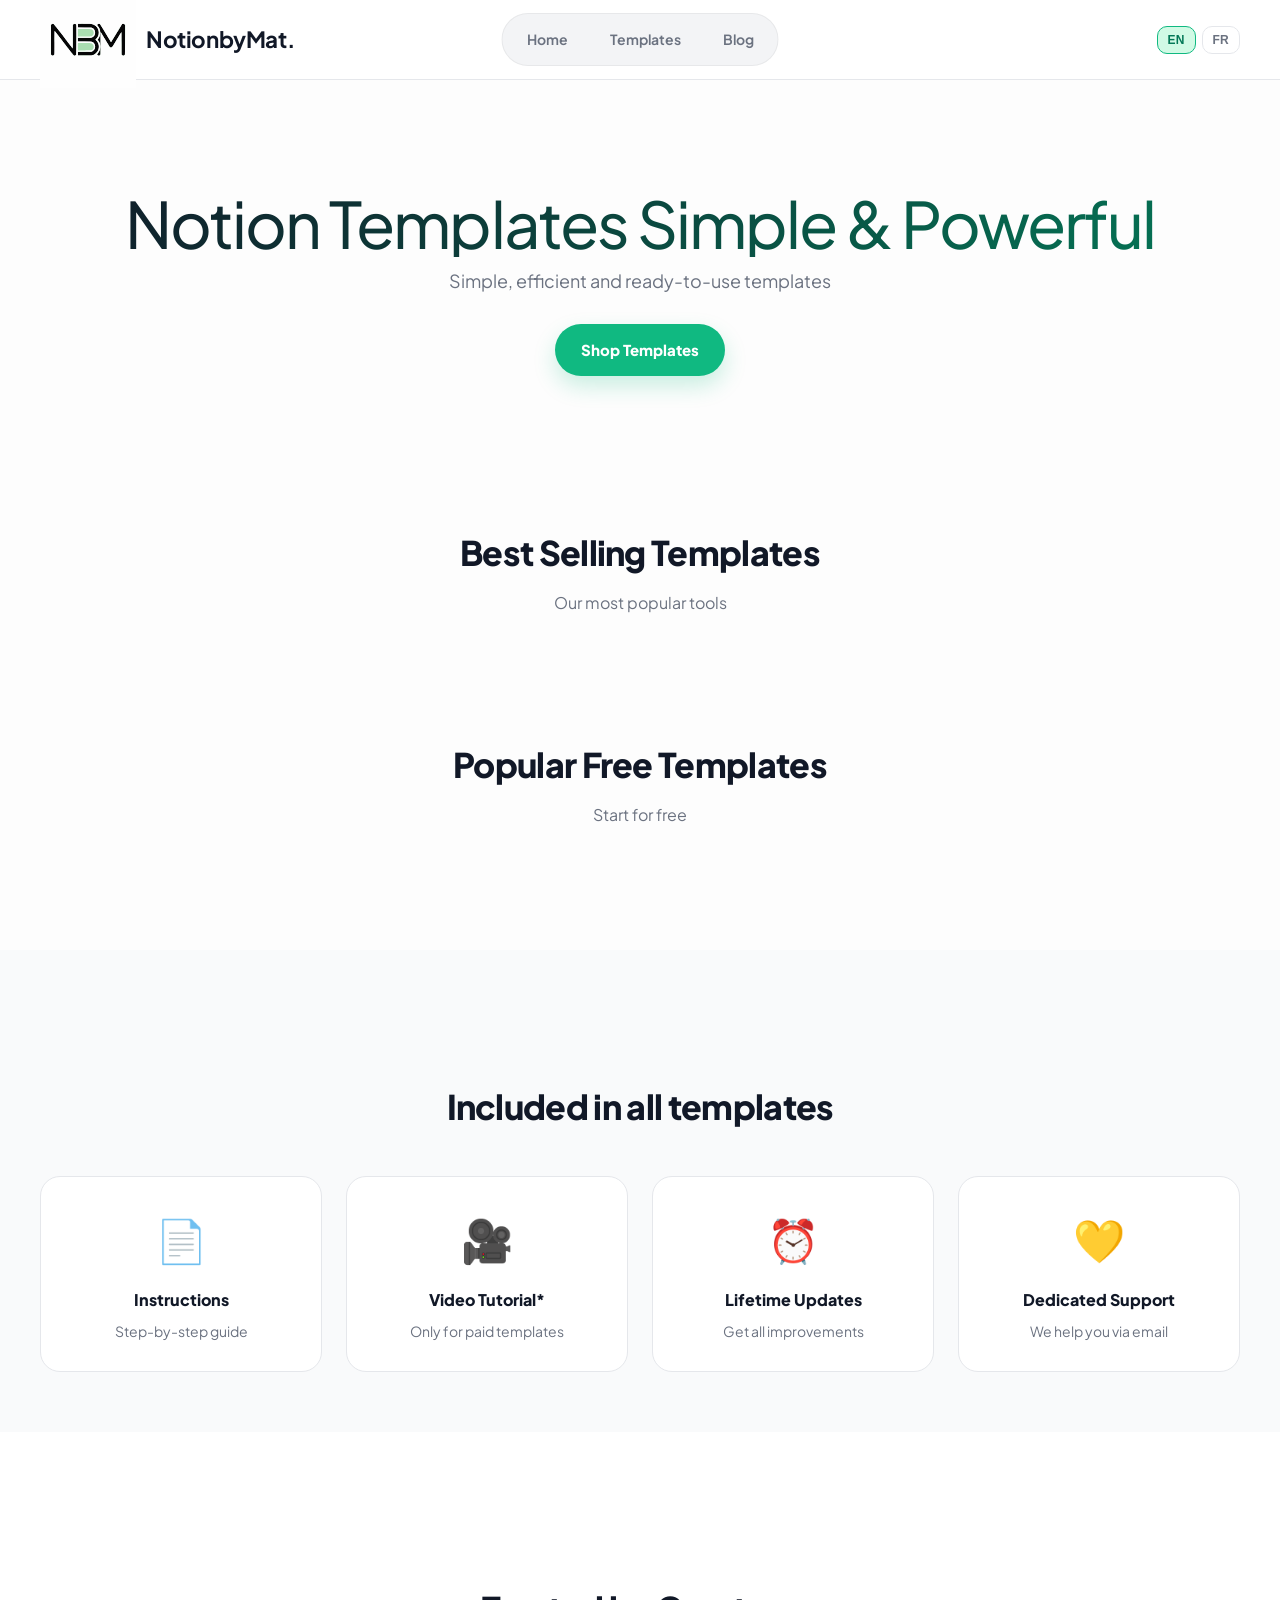
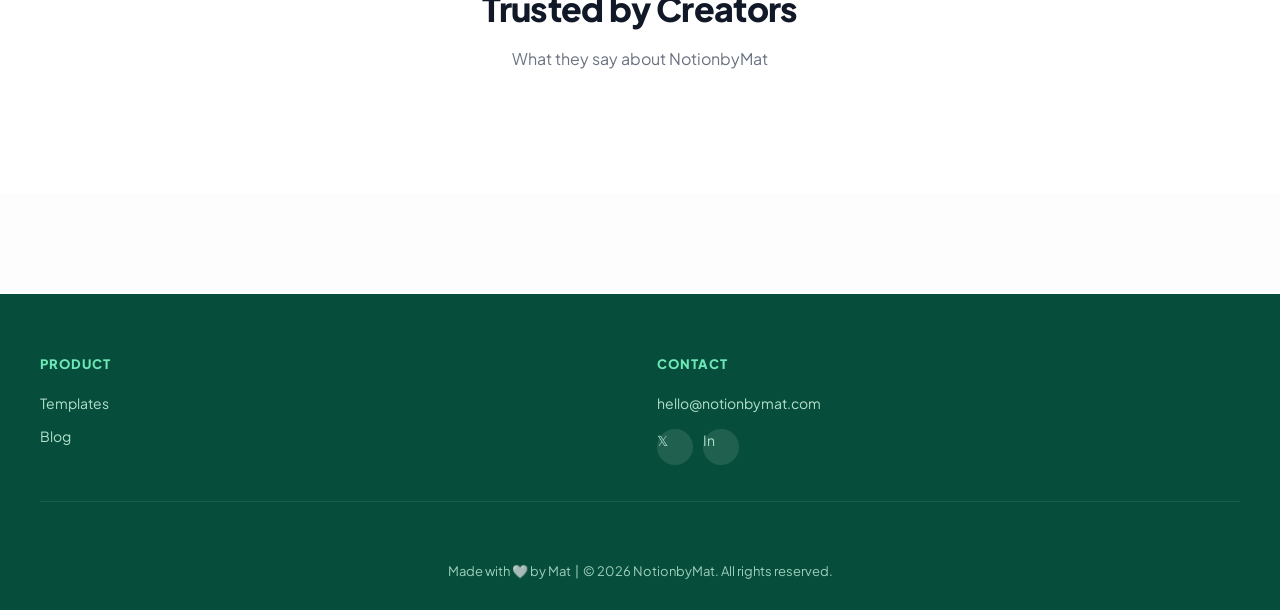
==== index.html @ 0894b8c0 "V1 NotionByMat Website" ====
<!DOCTYPE html>
<html lang="en">
<head>
    <meta charset="UTF-8">
    <meta name="viewport" content="width=device-width, initial-scale=1.0">
    
    <!-- SEO -->
    <title>NotionbyMat.</title>
    <meta name="description" content="Découvrez mes templates Notion simples et puissants. Gratuits et payants. Téléchargement immédiat.">
    
    <!-- Favicon -->
    <link rel="icon" type="image/png" href="favicon.png">
    
    <!-- Styles -->
    <link rel="stylesheet" href="style.css">
    
    <!-- jQuery for header/footer -->
    <script src="https://code.jquery.com/jquery-3.6.0.min.js"></script>
</head>
<body>

    <!-- Header -->
    <div id="header"></div>

    <!-- Hero -->
    <header class="hero">
        <h1 data-i18n="hero.title">Notion Templates Simple & Powerful</h1>
        <p class="hero-subtitle" data-i18n="hero.subtitle">Simple, efficient and ready-to-use templates</p>
        <div class="hero-cta">
            <a href="templates.html" class="btn btn-primary" data-i18n="hero.cta1">Shop Templates</a>
        </div>
    </header>

    <!-- Best Sellers Section -->
    <section class="templates">
        <div class="section-header">
            <h2 data-i18n="section.bestsellers">Best Selling Templates</h2>
            <p data-i18n="section.bestsellers.sub">Our most popular tools</p>
        </div>
        <div class="templates-grid" id="bestsellersGrid"></div>
    </section>

    <!-- Popular Free Section -->
    <section class="templates" style="background: var(--color-bg);">
        <div class="section-header">
            <h2 data-i18n="section.free">Popular Free Templates</h2>
            <p data-i18n="section.free.sub">Start for free</p>
        </div>
        <div class="templates-grid" id="freeGrid"></div>
    </section>

    <!-- Included Section -->
    <section class="included-features">
        <div class="section-header">
            <h2 data-i18n="included.title">Included in all templates</h2>
        </div>
        <div class="features-grid">
            <div class="feature-item">
                <div class="feature-icon">📄</div>
                <h3 data-i18n="included.instructions">Instructions</h3>
                <p data-i18n="included.instructions.desc">Step-by-step guide</p>
            </div>
            <div class="feature-item">
                <div class="feature-icon">🎥</div>
                <h3 data-i18n="included.video">Video Tutorial*</h3>
                <p data-i18n="included.video.desc">Only for paid templates</p>
            </div>
            <div class="feature-item">
                <div class="feature-icon">⏰</div>
                <h3 data-i18n="included.updates">Lifetime Updates</h3>
                <p data-i18n="included.updates.desc">Get all improvements</p>
            </div>
            <div class="feature-item">
                <div class="feature-icon">💛</div>
                <h3 data-i18n="included.support">Dedicated Support</h3>
                <p data-i18n="included.support.desc">We help you via email</p>
            </div>
        </div>
    </section>

    <!-- Reviews Section -->
    <section class="reviews-section">
        <div class="section-header">
            <h2>Trusted by Creators</h2>
            <p>What they say about NotionbyMat</p>
        </div>
        <div class="reviews-grid" id="reviewsGrid"></div>
    </section>

    <!-- Footer -->
    <div id="footer"></div>

    <!-- Scripts -->
    <script src="translations.js"></script>
    <script src="data.js"></script>
    <script src="script.js"></script>
    <script>
        $(document).ready(function() {
            $("#header").load("header.html");
            $("#footer").load("footer.html");
        });
    </script>
</body>
</html>
---- style.css ----
/* NOTIONBYMAT — MODERN GREEN UI (2026) */
@import url('https://fonts.googleapis.com/css2?family=Plus+Jakarta+Sans:wght@400;500;600;700;800&display=swap');

/* =========================
   Variables
========================= */
:root {
  --color-bg: #fdfdfd;
  --color-surface: #ffffff;

  /* Branding green */
  --color-primary: #10b981;
  --color-primary-light: #d1fae5;
  --color-primary-dark: #047857;

  --color-text-main: #111827;
  --color-text-muted: #6b7280;
  --color-border: #e5e7eb;

  --radius-lg: 20px;
  --radius-md: 12px;
  --radius-sm: 10px;
  --radius-pill: 999px;

  --shadow-sm: 0 1px 2px rgba(0, 0, 0, 0.05);
  --shadow-card: 0 4px 10px rgba(0, 0, 0, 0.06);
  --shadow-hover: 0 20px 25px -5px rgba(0, 0, 0, 0.08),
    0 10px 10px -5px rgba(0, 0, 0, 0.03);
}

/* =========================
   Reset / Base
========================= */
* {
  margin: 0;
  padding: 0;
  box-sizing: border-box;
}

html {
  scroll-behavior: smooth;
}

@keyframes fadeIn {
  from { opacity: 0; }
  to { opacity: 1; }
}

body {
  font-family: 'Plus Jakarta Sans', sans-serif;
  background: var(--color-bg);
  color: var(--color-text-main);
  line-height: 1.6;
  -webkit-font-smoothing: antialiased;
  animation: fadeIn 0.35s ease-in-out;

  /* "App feel" */
  -webkit-user-select: none;
  -moz-user-select: none;
  -ms-user-select: none;
  user-select: none;
}

/* Autoriser la sélection sur les textes "utiles" */
p,
.blog-content,
.review-text,
.template-description {
  -webkit-user-select: text;
  -moz-user-select: text;
  -ms-user-select: text;
  user-select: text;
}

.hidden { display: none; }

/* =========================
   Micro-interactions
========================= */
.btn:active,
.filter-btn:active,
.template-card:active,
.blog-card:active,
.lang-btn:active,
.template-btn:active,
.blog-link:active {
  transform: scale(0.98);
}

/* =========================
   Navigation (centrée)
========================= */
nav {
  display: flex;
  justify-content: space-between;
  align-items: center;

  padding: 16px 40px;
  height: 80px;

  background: rgba(255, 255, 255, 0.9);
  backdrop-filter: blur(10px);

  position: sticky;
  top: 0;
  z-index: 100;

  border-bottom: 1px solid var(--color-border);
}

/* Côté gauche */
.logo {
  flex: 1;
  display: flex;
  align-items: center;
  gap: 12px;

  text-decoration: none;
  color: var(--color-text-main);
}

.logo img {
  height: 48px;
  width: auto;
  object-fit: contain;
}

.logo span {
  font-size: 20px;
  font-weight: 800;
  letter-spacing: -0.4px;
  line-height: 1;
}

/* Centre (capsule) */
.nav-center {
  position: absolute;
  left: 50%;
  transform: translateX(-50%);

  display: flex;
  gap: 6px;
  list-style: none;

  background: #f3f4f6;
  padding: 6px;
  border-radius: var(--radius-pill);
  border: 1px solid rgba(0, 0, 0, 0.05);
}

.nav-center a {
  display: block;
  padding: 8px 18px;

  text-decoration: none;
  color: var(--color-text-muted);
  font-weight: 650;
  font-size: 14px;

  border-radius: var(--radius-pill);
  transition: background 0.2s ease, color 0.2s ease, box-shadow 0.2s ease;

  white-space: nowrap;
}

.nav-center a:hover {
  color: var(--color-text-main);
  background: rgba(255, 255, 255, 0.75);
}

.nav-center a.active {
  background: var(--color-surface);
  color: var(--color-primary-dark);
  box-shadow: var(--shadow-sm);
}

/* Côté droit */
.nav-right {
  flex: 1;
  display: flex;
  justify-content: flex-end;
}

.lang-switcher {
  display: flex;
  gap: 6px;
}

.lang-btn {
  background: transparent;
  border: 1px solid var(--color-border);
  padding: 6px 10px;
  border-radius: 10px;

  cursor: pointer;
  font-size: 12px;
  font-weight: 800;
  letter-spacing: 0.2px;
  color: var(--color-text-muted);

  transition: background 0.2s ease, border-color 0.2s ease, color 0.2s ease;
}

.lang-btn.active {
  background: var(--color-primary-light);
  color: var(--color-primary-dark);
  border-color: var(--color-primary);
}

/* =========================
   Hero
========================= */
.hero {
  padding: 110px 20px 80px;
  text-align: center;
  max-width: 1500px;
  margin: 0 auto;
}

.hero h1 {
  font-size: clamp(40px, 5vw, 72px);
  font-weight: 450;
  line-height: 1.05;
  letter-spacing: -0.03em;
  margin-bottom: 10px;

  background: linear-gradient(
    135deg,
    var(--color-text-main) 0%,
    var(--color-primary-dark) 100%
  );
  -webkit-background-clip: text;
  -webkit-text-fill-color: transparent;
  background-clip: text;
  color: transparent;
}

.hero-subtitle {
  font-size: 18px;
  color: var(--color-text-muted);
  max-width: 650px;
  margin: 0 auto 28px;
}

.hero-cta {
  display: flex;
  justify-content: center;
  gap: 14px;
  flex-wrap: wrap;
}

/* Buttons */
.btn {
  display: inline-block;
  padding: 14px 26px;
  border-radius: var(--radius-pill);
  font-weight: 800;
  font-size: 15px;
  text-decoration: none;
  border: none;
  cursor: pointer;

  transition: transform 0.2s ease, background 0.2s ease, box-shadow 0.2s ease,
    color 0.2s ease, border-color 0.2s ease;
}

.btn-primary {
  background: var(--color-primary);
  color: #ffffff;
  box-shadow: 0 10px 22px rgba(16, 185, 129, 0.22);
}

.btn-primary:hover {
  background: var(--color-primary-dark);
  transform: translateY(-2px);
  box-shadow: 0 14px 28px rgba(16, 185, 129, 0.25);
}

.btn-secondary {
  background: #ffffff;
  color: var(--color-text-main);
  border: 1px solid var(--color-border);
}

.btn-secondary:hover {
  border-color: var(--color-primary);
  color: var(--color-primary-dark);
}

/* =========================
   Sections
========================= */
.section-header {
  text-align: center;
  margin: 70px 0 42px;
  padding: 0 20px;
}

.section-header h2 {
  font-size: 34px;
  font-weight: 900;
  letter-spacing: -0.02em;
  margin-bottom: 10px;
}

.section-header p {
  font-size: 16px;
  color: var(--color-text-muted);
}

/* =========================
   Templates
========================= */
.templates {
  padding: 0 20px;
}

.filter-buttons {
  display: flex;
  justify-content: center;
  flex-wrap: wrap;
  gap: 12px;
  margin: 0 auto 46px;
  padding: 0 20px;
}

.filter-btn {
  padding: 10px 22px;
  background: #ffffff;
  border: 1px solid var(--color-border);
  border-radius: var(--radius-pill);

  color: var(--color-text-muted);
  font-weight: 750;
  font-size: 14px;
  cursor: pointer;

  transition: background 0.2s ease, border-color 0.2s ease, color 0.2s ease,
    transform 0.2s ease, box-shadow 0.2s ease;
}

.filter-btn:hover {
  border-color: var(--color-primary);
  color: var(--color-primary-dark);
}

.filter-btn.active {
  background: var(--color-primary);
  border-color: var(--color-primary);
  color: #ffffff;
  box-shadow: 0 10px 22px rgba(16, 185, 129, 0.18);
}

.templates-grid {
  display: grid;
  grid-template-columns: repeat(auto-fill, minmax(320px, 1fr));
  gap: 32px;
  max-width: 1200px;
  margin: 0 auto 80px;
}

.template-card {
  background: var(--color-surface);
  border: 1px solid var(--color-border);
  border-radius: var(--radius-lg);
  overflow: hidden;

  transition: transform 0.25s ease, box-shadow 0.25s ease, border-color 0.25s ease;
  cursor: pointer;

  display: flex;
  flex-direction: column;
  position: relative;
}

.template-card:hover {
  border-color: rgba(16, 185, 129, 0.5);
  transform: translateY(-6px);
  box-shadow: var(--shadow-hover);
}

.template-tag {
  position: absolute;
  top: 14px;
  left: 14px;
  z-index: 10;

  background: #fef3c7;
  color: #d97706;

  font-size: 11px;
  font-weight: 900;
  padding: 6px 12px;
  border-radius: 10px;
  text-transform: uppercase;
}

.template-image {
  height: 220px;
  background: #f0fdf4;
  display: flex;
  align-items: center;
  justify-content: center;

  font-size: 52px;
  color: var(--color-primary);
}

.template-image img {
  width: 100%;
  height: 100%;
  object-fit: cover;
}

.template-info {
  padding: 22px 22px 18px;
  display: flex;
  flex-direction: column;
  flex: 1;
}

.template-category {
  font-size: 11px;
  font-weight: 900;
  text-transform: uppercase;
  letter-spacing: 0.08em;
  color: var(--color-primary-dark);
  margin-bottom: 8px;
}

.template-title {
  font-size: 18px;
  font-weight: 850;
  margin-bottom: 8px;
}

.template-description {
  font-size: 14px;
  color: var(--color-text-muted);
  margin-bottom: 18px;
  flex: 1;
}

.template-footer {
  display: flex;
  justify-content: space-between;
  align-items: center;
  gap: 14px;

  padding-top: 14px;
  border-top: 1px solid #f3f4f6;
}

.template-price {
  font-size: 16px;
  font-weight: 900;
  color: var(--color-text-main);
}

.template-btn {
  display: inline-block;
  padding: 8px 14px;
  border-radius: 10px;

  background: var(--color-primary-light);
  color: var(--color-primary-dark);

  font-size: 13px;
  font-weight: 900;
  text-decoration: none;

  transition: background 0.2s ease, color 0.2s ease, transform 0.2s ease;
}

.template-btn:hover {
  background: var(--color-primary);
  color: #ffffff;
}

/* =========================
   Blog
========================= */
.blog-grid {
  display: grid;
  grid-template-columns: repeat(auto-fill, minmax(350px, 1fr));
  gap: 36px;
  max-width: 1200px;
  margin: 0 auto 80px;
  padding: 0 20px;
}

.blog-card {
  background: #ffffff;
  border: 1px solid var(--color-border);
  border-radius: var(--radius-md);
  overflow: hidden;

  transition: transform 0.25s ease, box-shadow 0.25s ease, border-color 0.25s ease;
  cursor: pointer;

  display: flex;
  flex-direction: column;
}

.blog-card:hover {
  border-color: rgba(16, 185, 129, 0.5);
  transform: translateY(-4px);
  box-shadow: var(--shadow-hover);
}

.blog-image {
  height: 210px;
  width: 100%;
  background: #f3f4f6;

  display: flex;
  align-items: center;
  justify-content: center;

  font-size: 48px;
  color: var(--color-primary-dark);
}

.blog-image img {
  width: 100%;
  height: 100%;
  object-fit: cover;
}

.blog-content {
  padding: 22px;
}

.blog-date {
  font-size: 12px;
  font-weight: 900;
  text-transform: uppercase;
  letter-spacing: 0.08em;
  color: var(--color-primary-dark);
  margin-bottom: 8px;
}

.blog-title {
  font-size: 18px;
  font-weight: 850;
  margin-bottom: 10px;
  line-height: 1.35;
}

.blog-excerpt {
  font-size: 14px;
  color: var(--color-text-muted);
  margin-bottom: 14px;
}

.blog-link {
  font-size: 14px;
  font-weight: 900;
  color: var(--color-text-main);
  text-decoration: none;

  border-bottom: 2px solid var(--color-primary-light);
  padding-bottom: 2px;

  transition: border-color 0.2s ease, color 0.2s ease;
}

.blog-link:hover {
  color: var(--color-primary-dark);
  border-bottom-color: var(--color-primary);
}

/* =========================
   Included in all templates
   (4 colonnes desktop)
========================= */
.included-features {
  padding: 60px 20px;
  background: #f9fafb;
  margin-top: 60px;
}

.features-grid {
  display: grid;
  grid-template-columns: repeat(4, 1fr);
  gap: 24px;

  max-width: 1200px;
  margin: 0 auto;
}

.feature-item {
  background: #ffffff;
  border: 1px solid var(--color-border);
  border-radius: var(--radius-lg);
  padding: 28px 22px;
  text-align: center;

  transition: transform 0.25s ease, border-color 0.25s ease, box-shadow 0.25s ease;
}

.feature-item:hover {
  transform: translateY(-5px);
  border-color: rgba(16, 185, 129, 0.45);
  box-shadow: var(--shadow-card);
}

.feature-icon {
  font-size: 42px;
  margin-bottom: 14px;
  display: inline-block;
}

.feature-item h3 {
  font-size: 16px;
  font-weight: 900;
  margin-bottom: 8px;
  color: var(--color-text-main);
}

.feature-item p {
  font-size: 14px;
  color: var(--color-text-muted);
}

/* =========================
   Reviews / Testimonials
========================= */
.reviews-section {
  padding: 80px 20px;
  background: #ffffff;
}

.reviews-grid {
  display: grid;
  grid-template-columns: repeat(auto-fit, minmax(300px, 1fr));
  gap: 26px;

  max-width: 1200px;
  margin: 0 auto;
}

.review-card {
  background: #f9fafb;
  border: 1px solid transparent;
  border-radius: var(--radius-lg);
  padding: 28px;

  transition: transform 0.25s ease, border-color 0.25s ease, background 0.25s ease,
    box-shadow 0.25s ease;
}

.review-card:hover {
  background: #ffffff;
  border-color: rgba(16, 185, 129, 0.25);
  box-shadow: var(--shadow-card);
  transform: translateY(-3px);
}

.review-stars {
  color: #fbbf24;
  margin-bottom: 14px;
  font-size: 16px;
  letter-spacing: 2px;
}

.review-text {
  font-size: 15px;
  line-height: 1.65;
  color: var(--color-text-main);
  font-style: italic;
  margin-bottom: 16px;
}

.review-author {
  font-weight: 900;
  font-size: 13px;
  color: var(--color-primary-dark);
}

/* =========================
   Footer
========================= */
footer {
  margin-top: 100px;
  background: #064e3b;
  color: #ffffff;
  padding: 60px 40px 28px;
}

.footer-content {
  max-width: 1200px;
  margin: 0 auto 26px;

  display: grid;
  grid-template-columns: repeat(auto-fit, minmax(200px, 1fr));
  gap: 34px;
}

.footer-section h3 {
  color: #6ee7b7;
  margin-bottom: 18px;

  font-size: 13px;
  font-weight: 900;
  text-transform: uppercase;
  letter-spacing: 0.08em;
}

.footer-section a,
.footer-section p {
  color: #d1fae5;
  opacity: 0.85;
  text-decoration: none;

  display: block;
  margin-bottom: 10px;
  font-size: 14px;
}

.footer-section a:hover {
  opacity: 1;
  color: #ffffff;
}

.footer-socials {
  display: flex;
  gap: 10px;
  margin-top: 14px;
}

.social-link {
  width: 36px;
  height: 36px;

  display: inline-flex;
  align-items: center;
  justify-content: center;

  border-radius: var(--radius-pill);
  background: rgba(255, 255, 255, 0.12);
  color: #ffffff;
  text-decoration: none;

  transition: background 0.2s ease, transform 0.2s ease;
}

.social-link:hover {
  background: rgba(255, 255, 255, 0.2);
  transform: translateY(-2px);
}

.footer-bottom {
  text-align: center;
  padding-top: 18px;
  border-top: 1px solid rgba(255, 255, 255, 0.12);
  color: #d1fae5;
  opacity: 0.75;
  font-size: 13px;
}

/* =========================
   MODAL (POPUP PRODUIT)
========================= */
.modal-overlay {
  position: fixed;
  top: 0; left: 0; width: 100%; height: 100%;
  background: rgba(0, 0, 0, 0.6);
  backdrop-filter: blur(5px);
  z-index: 1000;
  display: flex;
  justify-content: center;
  align-items: center;
  opacity: 0;
  visibility: hidden;
  transition: all 0.3s ease;
}

.modal-overlay.active {
  opacity: 1;
  visibility: visible;
}

.modal-content {
  background: white;
  width: 90%;
  max-width: 750px;
  border-radius: 24px;
  overflow: hidden;
  position: relative;
  transform: translateY(20px);
  transition: transform 0.3s ease;
  box-shadow: 0 20px 40px rgba(0,0,0,0.2);
  max-height: 90vh;
  display: flex;
  flex-direction: column;
}

.modal-overlay.active .modal-content {
  transform: translateY(0);
}

.modal-close {
  position: absolute;
  top: 16px;
  right: 16px;
  background: white;
  border: none;
  width: 32px;
  height: 32px;
  border-radius: 50%;
  font-size: 20px;
  cursor: pointer;
  z-index: 10;
  box-shadow: 0 2px 8px rgba(0,0,0,0.1);
  transition: transform 0.2s ease;
}

.modal-close:hover {
  transform: scale(1.1);
}

.modal-header {
  height: 240px;
  background: #F0FDF4;
  display: flex;
  justify-content: center;
  align-items: center;
  overflow: hidden;
  flex-shrink: 0;
}

.modal-image {
  width: 100%;
  height: 100%;
  display: flex;
  justify-content: center;
  align-items: center;
  font-size: 80px;
}

.modal-image img {
  width: 100%;
  height: 100%;
  object-fit: cover;
  object-position: center;
  image-rendering: -webkit-optimize-contrast;
  image-rendering: crisp-edges;
}

.modal-body {
  padding: 30px;
  text-align: center;
  overflow-y: auto;
  flex: 1;
}

.modal-body.scrollable {
  max-height: calc(90vh - 240px);
}

.modal-badge {
  display: inline-block;
  background: var(--color-primary-light);
  color: var(--color-primary-dark);
  font-size: 12px;
  font-weight: 800;
  padding: 4px 12px;
  border-radius: 100px;
  text-transform: uppercase;
  margin-bottom: 12px;
}

.modal-title {
  font-size: 24px;
  font-weight: 800;
  margin-bottom: 12px;
  line-height: 1.2;
}

.modal-desc {
  color: var(--color-text-muted);
  font-size: 15px;
  margin-bottom: 30px;
}

/* --- FEATURES LISTS (LAYOUT 2 COLONNES) --- */
.modal-features-container {
  text-align: left;
  margin: 20px 0;
  background: #F9FAFB;
  padding: 20px;
  border-radius: 12px;
  
  /* NOUVEAU : Grid 2 colonnes */
  display: grid;
  grid-template-columns: 1fr 1fr;
  gap: 24px;
}

/* Section gauche (features normales) */
.modal-section-left {
  grid-column: 1;
}

/* Section droite (pro features) - démarre au milieu */
.modal-section-right {
  grid-column: 2;
  grid-row: 1 / span 2; /* Prend 2 lignes si nécessaire */
}

.modal-section h4 {
  font-size: 14px;
  font-weight: 800;
  margin-bottom: 10px;
  text-transform: uppercase;
  color: var(--color-text-muted);
}

.modal-section.pro h4 {
  color: var(--color-primary-dark);
}

.modal-section ul {
  list-style: none;
  padding: 0;
  margin: 0;
}

.modal-section li {
  font-size: 14px;
  margin-bottom: 6px;
  color: var(--color-text-main);
}

/* Mobile : revenir en 1 colonne */
@media (max-width: 600px) {
  .modal-features-container {
    grid-template-columns: 1fr;
  }
  
  .modal-section-left,
  .modal-section-right {
    grid-column: 1;
    grid-row: auto;
  }
}


/* Actions & Boutons */
.modal-actions {
  display: flex;
  flex-direction: column;
  gap: 12px;
  margin-top: 24px;
}

.lang-group {
  display: flex;
  flex-direction: column;
  gap: 10px;
}

.lang-label {
  font-size: 11px;
  font-weight: 800;
  text-transform: uppercase;
  color: var(--color-text-muted);
  margin-bottom: 4px;
  display: block;
}

.lang-separator {
  text-align: center;
  margin: 15px 0;
  position: relative;
}

.lang-separator span {
  background: white;
  padding: 0 10px;
  color: #ccc;
  font-size: 12px;
}

.lang-separator::before {
  content: '';
  position: absolute;
  top: 50%; left: 0; right: 0;
  height: 1px;
  background: #eee;
  z-index: -1;
}

.modal-btn {
  display: block;
  padding: 14px;
  border-radius: 12px;
  font-weight: 700;
  text-decoration: none;
  transition: transform 0.2s;
  text-align: center;
}

.modal-btn:hover {
  transform: translateY(-2px);
}

.modal-btn.primary {
  background: var(--color-primary);
  color: white;
  box-shadow: 0 4px 12px rgba(16, 185, 129, 0.3);
}

.modal-btn.secondary {
  background: white;
  border: 1px solid var(--color-border);
  color: var(--color-text-main);
}

.modal-btn.text-link {
  background: transparent;
  color: var(--color-text-muted);
  font-size: 13px;
  padding: 8px;
  border: 1px dashed var(--color-border);
}

.modal-btn .btn-price {
  float: right;
  opacity: 0.8;
}

/* Section "Inclus" en bas */
.modal-included {
  margin-top: 30px;
  padding-top: 20px;
  border-top: 1px solid #f0f0f0;
  text-align: center;
}

.included-title {
  font-size: 11px;
  font-weight: 800;
  text-transform: uppercase;
  color: #9ca3af;
  margin-bottom: 12px;
  letter-spacing: 0.5px;
}

.included-items {
  display: flex;
  justify-content: center;
  flex-wrap: wrap;
  gap: 16px;
}

.included-items span {
  font-size: 12px;
  color: #9ca3af;
  padding: 6px 12px;
  background: #f9fafb;
  border-radius: 8px;
  white-space: nowrap;
}

/* =========================
   Responsive
========================= */
/* NAV: mobile */
@media (max-width: 900px) {
  nav {
    padding: 16px 20px;
    height: auto;
    flex-wrap: wrap;
    gap: 14px;
  }

  .logo,
  .nav-right {
    flex: auto;
  }

  .nav-center {
    position: static;
    transform: none;
    width: 100%;
    justify-content: center;
    overflow-x: auto;
    order: 3;
  }
}

/* Included: tablette / mobile */
@media (max-width: 1024px) {
  .features-grid {
    grid-template-columns: repeat(2, 1fr);
  }
}

@media (max-width: 600px) {
  .features-grid {
    grid-template-columns: 1fr;
  }
  
  .included-items {
    flex-direction: column;
    align-items: center;
  }
}

/* Global mobile */
@media (max-width: 768px) {
  .hero {
    padding: 80px 16px 60px;
  }

  .hero-subtitle {
    font-size: 16px;
  }

  .templates-grid,
  .blog-grid {
    grid-template-columns: 1fr;
  }

  footer {
    padding: 50px 20px 24px;
  }

  .footer-content {
    grid-template-columns: 1fr;
  }
  
  .modal-content {
    width: 95%;
    max-width: 100%;
  }
}

/* --- BOUTONS DE LANGUE DANS LA MODAL --- */
.modal-lang-switcher {
  position: absolute;
  top: 16px;
  left: 16px;
  z-index: 10;
  
  display: flex;
  gap: 6px;
  background: rgba(255, 255, 255, 0.95);
  padding: 4px;
  border-radius: 10px;
  box-shadow: 0 2px 8px rgba(0,0,0,0.1);
}

.modal-lang-btn {
  background: transparent;
  border: 1px solid var(--color-border);
  padding: 6px 10px;
  border-radius: 8px;
  
  cursor: pointer;
  font-size: 12px;
  font-weight: 800;
  color: var(--color-text-muted);
  
  transition: all 0.2s ease;
}

.modal-lang-btn.active {
  background: var(--color-primary-light);
  color: var(--color-primary-dark);
  border-color: var(--color-primary);
}

.modal-lang-btn:hover:not(.active) {
  background: #f9fafb;
}

/* Actions simplifiées (2 boutons côte à côte) */
.modal-actions-simple {
  display: grid;
  grid-template-columns: 1fr 1fr;
  gap: 12px;
  margin-top: 24px;
}

/* Mobile : passer en colonne */
@media (max-width: 500px) {
  .modal-actions-simple {
    grid-template-columns: 1fr;
  }
}

/* ==========================================
   MODAL - SLIDER & DESIGN ÉPURÉ
========================================== */

/* --- SLIDER D'IMAGES (avec flèches) --- */
.modal-slider {
  background: #f9fafb;
  position: relative;
  height: 400px;
}

.slider-container {
  width: 100%;
  height: 100%;
  position: relative;
  overflow: hidden;
}

.slider-image {
  width: 100%;
  height: 100%;
  object-fit: contain;
  display: block;
  background: white;
}

/* Flèches */
.slider-arrow {
  position: absolute;
  top: 50%;
  transform: translateY(-50%);
  
  width: 40px;
  height: 40px;
  border-radius: 50%;
  
  background: rgba(255, 255, 255, 0.9);
  border: 1px solid rgba(0, 0, 0, 0.1);
  
  font-size: 24px;
  font-weight: bold;
  color: var(--color-text-main);
  
  cursor: pointer;
  z-index: 10;
  
  transition: all 0.2s ease;
  
  display: flex;
  align-items: center;
  justify-content: center;
}

.slider-prev {
  left: 16px;
}

.slider-next {
  right: 16px;
}

.slider-arrow:hover {
  background: white;
  box-shadow: 0 4px 12px rgba(0,0,0,0.15);
  transform: translateY(-50%) scale(1.1);
}

/* Dots de navigation */
.slider-dots {
  position: absolute;
  bottom: 16px;
  left: 50%;
  transform: translateX(-50%);
  
  display: flex;
  gap: 8px;
  z-index: 10;
}

.dot {
  width: 8px;
  height: 8px;
  border-radius: 50%;
  background: rgba(255, 255, 255, 0.5);
  border: 1px solid rgba(0, 0, 0, 0.2);
  cursor: pointer;
  transition: all 0.2s ease;
}

.dot.active {
  background: white;
  width: 24px;
  border-radius: 4px;
}

/* Fallback si pas d'images */
.modal-image-single {
  height: 400px;
  background: #F0FDF4;
  display: flex;
  align-items: center;
  justify-content: center;
  font-size: 80px;
}

/* --- BOUTONS DE LANGUE --- */
.modal-lang-switcher {
  position: absolute;
  top: 16px;
  left: 16px;
  z-index: 10;
  
  display: flex;
  gap: 6px;
  background: rgba(255, 255, 255, 0.95);
  padding: 4px;
  border-radius: 10px;
  box-shadow: 0 2px 8px rgba(0,0,0,0.1);
}

.modal-lang-btn {
  background: transparent;
  border: 1px solid var(--color-border);
  padding: 6px 10px;
  border-radius: 8px;
  cursor: pointer;
  font-size: 12px;
  font-weight: 800;
  color: var(--color-text-muted);
  transition: all 0.2s ease;
}

.modal-lang-btn.active {
  background: var(--color-primary-light);
  color: var(--color-primary-dark);
  border-color: var(--color-primary);
}

/* --- SOCIAL PROOF SIMPLIFIÉ --- */
.modal-social-proof {
  display: flex;
  gap: 12px;
  margin: 16px 0;
  flex-wrap: wrap;
}

.sold-badge,
.rating-badge {
  display: inline-block;
  background: #fef3c7;
  color: #92400e;
  font-size: 12px;
  font-weight: 700;
  padding: 4px 10px;
  border-radius: 6px;
}

/* --- USE CASES SIMPLIFIÉ (en ligne) --- */
.modal-use-cases {
  margin: 12px 0;
  font-size: 13px;
  color: var(--color-text-muted);
}

.use-cases-label {
  font-weight: 700;
  color: var(--color-primary-dark);
  margin-right: 6px;
}

.use-case-tag {
  color: var(--color-text-main);
}

/* --- BOUTONS D'ACHAT (EN HAUT ET EN BAS) --- */
.modal-actions-top,
.modal-actions-bottom {
  display: grid;
  grid-template-columns: 1fr 1fr;
  gap: 12px;
  margin: 24px 0;
}

.modal-actions-bottom {
  margin-top: 32px;
  padding-top: 24px;
  border-top: 1px solid #f0f0f0;
}

/* --- PRIX AVEC PROMO --- */
.modal-btn .promo-badge {
  position: absolute;
  top: -8px;
  right: -8px;
  background: #ef4444;
  color: white;
  font-size: 10px;
  font-weight: 900;
  padding: 2px 6px;
  border-radius: 4px;
  text-transform: uppercase;
}

.modal-btn {
  position: relative;
  display: flex;
  align-items: center;
  justify-content: center;
  gap: 8px;
}

.price-original {
  text-decoration: line-through;
  opacity: 0.6;
  font-size: 14px;
}

.price-promo {
  font-weight: 900;
  color: #ef4444;
  font-size: 16px;
}

/* --- VIDÉO (tout en bas) --- */
.modal-video {
  margin: 32px 0 0;
}

.modal-video h4 {
  font-size: 14px;
  font-weight: 800;
  margin-bottom: 12px;
  color: var(--color-text-main);
}

.video-wrapper {
  position: relative;
  padding-bottom: 56.25%;
  height: 0;
  overflow: hidden;
  border-radius: 12px;
  background: #000;
}

.video-wrapper iframe {
  position: absolute;
  top: 0;
  left: 0;
  width: 100%;
  height: 100%;
}

/* Mobile */
@media (max-width: 500px) {
  .modal-actions-top,
  .modal-actions-bottom {
    grid-template-columns: 1fr;
  }
  
  .slider-arrow {
    width: 32px;
    height: 32px;
    font-size: 20px;
  }
  
  .slider-prev {
    left: 8px;
  }
  
  .slider-next {
    right: 8px;
  }
}
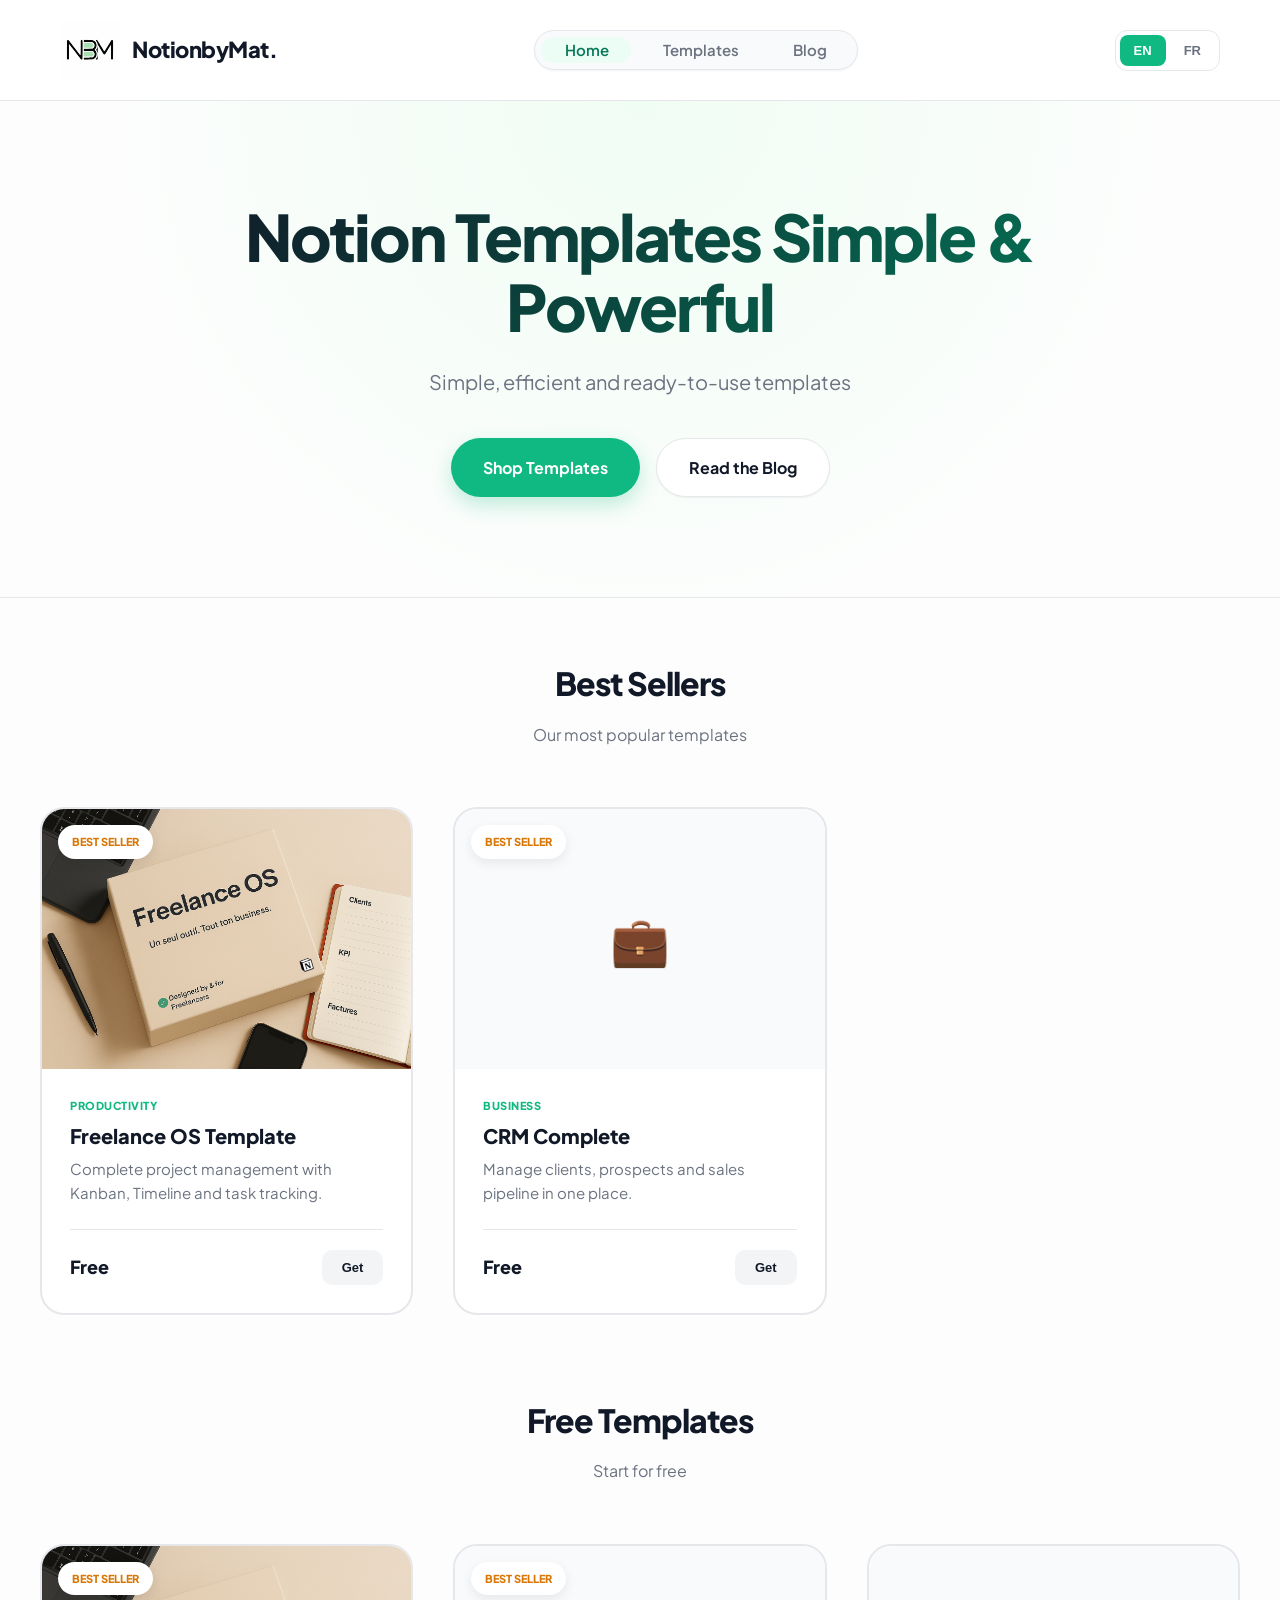
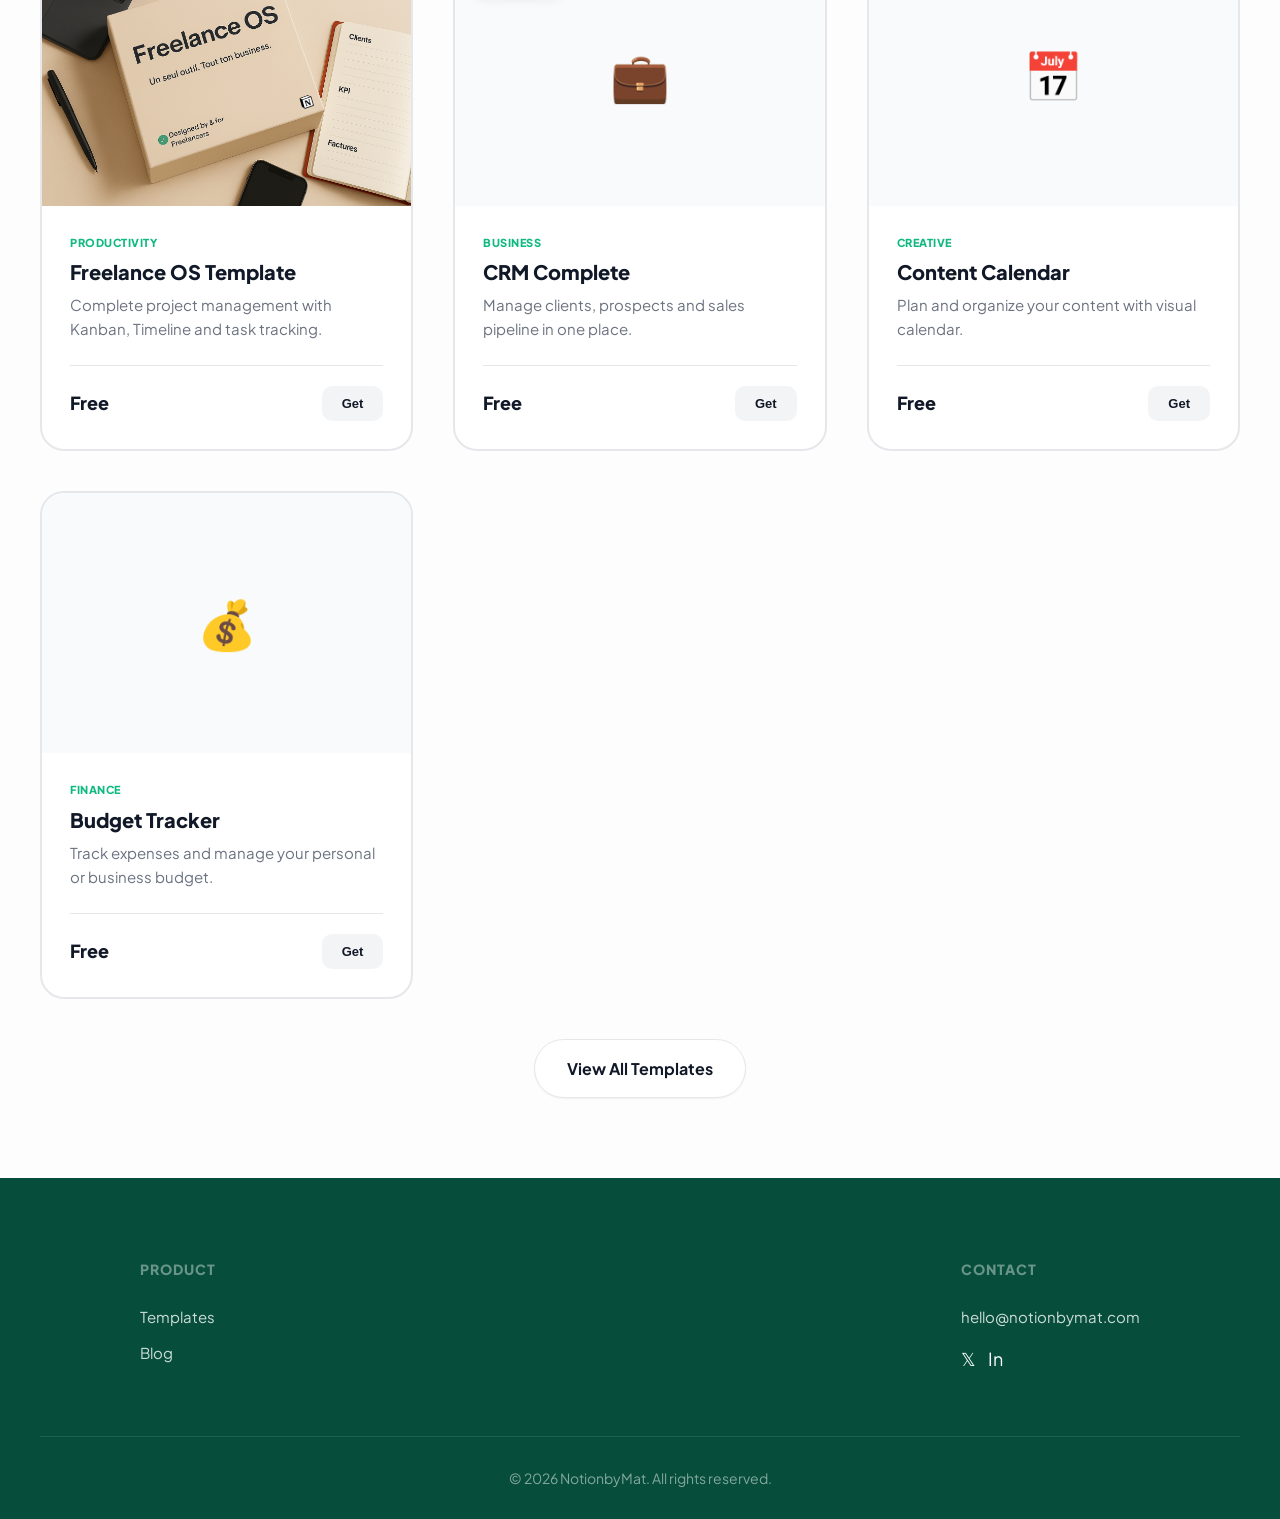
==== commit 5cc7757c: "V1 modifs fichier supprimes et refonte" ====
--- a/index.html
+++ b/index.html
@@ -1,104 +1,99 @@
 <!DOCTYPE html>
 <html lang="en">
 <head>
-    <meta charset="UTF-8">
-    <meta name="viewport" content="width=device-width, initial-scale=1.0">
-    
-    <!-- SEO -->
-    <title>NotionbyMat.</title>
-    <meta name="description" content="Découvrez mes templates Notion simples et puissants. Gratuits et payants. Téléchargement immédiat.">
-    
-    <!-- Favicon -->
-    <link rel="icon" type="image/png" href="favicon.png">
-    
-    <!-- Styles -->
-    <link rel="stylesheet" href="style.css">
-    
-    <!-- jQuery for header/footer -->
-    <script src="https://code.jquery.com/jquery-3.6.0.min.js"></script>
+  <meta charset="UTF-8" />
+  <meta name="viewport" content="width=device-width, initial-scale=1.0" />
+  <title>NotionbyMat - Notion Templates Simple & Powerful</title>
+  <link rel="icon" type="image/svg+xml" href="images/logo.svg">
+  <link rel="stylesheet" href="style.css" />
 </head>
+
 <body>
+  <!-- HEADER UNIFIÉ -->
+  <nav>
+    <a href="index.html" class="logo">
+      <img src="images/logo.svg" alt="NotionbyMat Logo">
+      <span>NotionbyMat.</span>
+    </a>
 
-    <!-- Header -->
-    <div id="header"></div>
+    <ul class="nav-center">
+      <li><a href="index.html" class="active-page" data-i18n="nav.home">Accueil</a></li>
+      <li><a href="templates.html" data-i18n="nav.templates">Templates</a></li>
+      <li><a href="blog.html" data-i18n="nav.blog">Blog</a></li>
+    </ul>
 
-    <!-- Hero -->
-    <header class="hero">
-        <h1 data-i18n="hero.title">Notion Templates Simple & Powerful</h1>
+    <div class="nav-right">
+      <div class="lang-switcher" aria-label="Language switcher">
+        <button class="lang-btn active" data-lang="en" type="button">EN</button>
+        <button class="lang-btn" data-lang="fr" type="button">FR</button>
+      </div>
+    </div>
+  </nav>
+
+  <main>
+    <!-- HERO WRAPPER -->
+    <div class="hero-wrapper">
+      <header class="hero">
+        <h1 data-i18n="hero.title">Notion Templates Simple &amp; Powerful</h1>
         <p class="hero-subtitle" data-i18n="hero.subtitle">Simple, efficient and ready-to-use templates</p>
+
         <div class="hero-cta">
-            <a href="templates.html" class="btn btn-primary" data-i18n="hero.cta1">Shop Templates</a>
+          <a class="btn btn-primary" href="templates.html" data-i18n="hero.cta.primary">Shop Templates</a>
+          <a class="btn btn-secondary" href="blog.html" data-i18n="hero.cta.secondary">Read the Blog</a>
         </div>
-    </header>
+      </header>
+    </div>
 
-    <!-- Best Sellers Section -->
+    <!-- BEST SELLERS -->
     <section class="templates">
-        <div class="section-header">
-            <h2 data-i18n="section.bestsellers">Best Selling Templates</h2>
-            <p data-i18n="section.bestsellers.sub">Our most popular tools</p>
-        </div>
-        <div class="templates-grid" id="bestsellersGrid"></div>
+      <div class="section-header">
+        <h2 data-i18n="section.bestsellers">Best Sellers</h2>
+        <p data-i18n="section.bestsellers.subtitle">Our most popular templates</p>
+      </div>
+
+      <div class="templates-grid" id="bestsellersGrid"></div>
     </section>
 
-    <!-- Popular Free Section -->
-    <section class="templates" style="background: var(--color-bg);">
-        <div class="section-header">
-            <h2 data-i18n="section.free">Popular Free Templates</h2>
-            <p data-i18n="section.free.sub">Start for free</p>
+    <!-- FREE TEMPLATES -->
+    <section class="templates">
+      <div class="section-header">
+        <h2 data-i18n="section.free">Free Templates</h2>
+        <p data-i18n="section.free.subtitle">Start for free</p>
+      </div>
+
+      <div class="templates-grid" id="freeGrid"></div>
+
+      <div class="center-actions" style="text-align: center; margin-top: 40px;">
+        <a class="btn btn-secondary" href="templates.html" data-i18n="common.learnMore">View All Templates</a>
+      </div>
+    </section>
+  </main>
+
+  <!-- FOOTER UNIFIÉ -->
+  <footer>
+    <div class="footer-content">
+      <div class="footer-section">
+        <h3 data-i18n="footer.product">Product</h3>
+        <a href="templates.html" data-i18n="footer.templates">Templates</a>
+        <a href="blog.html" data-i18n="footer.blog">Blog</a>
+      </div>
+      <div class="footer-section">
+        <h3 data-i18n="footer.contact">Contact</h3>
+        <p>hello@notionbymat.com</p>
+        <div class="footer-socials" style="margin-top: 16px; display: flex; gap: 12px;">
+          <a href="#" style="opacity: 1; font-size: 18px;">𝕏</a>
+          <a href="#" style="opacity: 1; font-size: 18px;">In</a>
         </div>
-        <div class="templates-grid" id="freeGrid"></div>
-    </section>
+      </div>
+    </div>
+    <div class="footer-bottom">
+      <p data-i18n="footer.rights">© 2026 NotionbyMat. All rights reserved.</p>
+    </div>
+  </footer>
 
-    <!-- Included Section -->
-    <section class="included-features">
-        <div class="section-header">
-            <h2 data-i18n="included.title">Included in all templates</h2>
-        </div>
-        <div class="features-grid">
-            <div class="feature-item">
-                <div class="feature-icon">📄</div>
-                <h3 data-i18n="included.instructions">Instructions</h3>
-                <p data-i18n="included.instructions.desc">Step-by-step guide</p>
-            </div>
-            <div class="feature-item">
-                <div class="feature-icon">🎥</div>
-                <h3 data-i18n="included.video">Video Tutorial*</h3>
-                <p data-i18n="included.video.desc">Only for paid templates</p>
-            </div>
-            <div class="feature-item">
-                <div class="feature-icon">⏰</div>
-                <h3 data-i18n="included.updates">Lifetime Updates</h3>
-                <p data-i18n="included.updates.desc">Get all improvements</p>
-            </div>
-            <div class="feature-item">
-                <div class="feature-icon">💛</div>
-                <h3 data-i18n="included.support">Dedicated Support</h3>
-                <p data-i18n="included.support.desc">We help you via email</p>
-            </div>
-        </div>
-    </section>
-
-    <!-- Reviews Section -->
-    <section class="reviews-section">
-        <div class="section-header">
-            <h2>Trusted by Creators</h2>
-            <p>What they say about NotionbyMat</p>
-        </div>
-        <div class="reviews-grid" id="reviewsGrid"></div>
-    </section>
-
-    <!-- Footer -->
-    <div id="footer"></div>
-
-    <!-- Scripts -->
-    <script src="translations.js"></script>
-    <script src="data.js"></script>
-    <script src="script.js"></script>
-    <script>
-        $(document).ready(function() {
-            $("#header").load("header.html");
-            $("#footer").load("footer.html");
-        });
-    </script>
+  <!-- Scripts -->
+  <script src="translations.js"></script>
+  <script src="data.js"></script>
+  <script src="script.js"></script>
 </body>
 </html>
--- a/style.css
+++ b/style.css
@@ -1,36 +1,45 @@
-/* NOTIONBYMAT — MODERN GREEN UI (2026) */
+/* ==========================================================================
+   NOTIONBYMAT - HYBRID STYLES 2026
+   Design: Modern Green UI (Glassmorphism + Emerald)
+   Structure: Robust Functional CSS
+   ========================================================================== */
+
+/* --- IMPORTS & VARIABLES --- */
 @import url('https://fonts.googleapis.com/css2?family=Plus+Jakarta+Sans:wght@400;500;600;700;800&display=swap');
 
-/* =========================
-   Variables
-========================= */
 :root {
-  --color-bg: #fdfdfd;
-  --color-surface: #ffffff;
-
-  /* Branding green */
-  --color-primary: #10b981;
-  --color-primary-light: #d1fae5;
+  /* --- PALETTE 2026 : EMERALD & MINT --- */
+  --color-primary: #10B981;
   --color-primary-dark: #047857;
-
+  --color-primary-light: #ECFDF5;
+  --color-secondary: #064E3B;
+
+  /* --- NEUTRES MODERNES --- */
+  --color-bg: #FDFDFD;
+  --color-surface: #FFFFFF;
+  
   --color-text-main: #111827;
-  --color-text-muted: #6b7280;
-  --color-border: #e5e7eb;
-
+  --color-text-muted: #6B7280;
+  --color-border: #E5E7EB;
+
+  /* --- DESIGN TOKENS --- */
   --radius-lg: 20px;
   --radius-md: 12px;
-  --radius-sm: 10px;
+  --radius-sm: 8px;
   --radius-pill: 999px;
 
+  --font-sans: 'Plus Jakarta Sans', -apple-system, BlinkMacSystemFont, sans-serif;
+
+  /* Ombres (Elevations) */
   --shadow-sm: 0 1px 2px rgba(0, 0, 0, 0.05);
   --shadow-card: 0 4px 10px rgba(0, 0, 0, 0.06);
-  --shadow-hover: 0 20px 25px -5px rgba(0, 0, 0, 0.08),
-    0 10px 10px -5px rgba(0, 0, 0, 0.03);
-}
-
-/* =========================
-   Reset / Base
-========================= */
+  --shadow-hover: 0 20px 25px -5px rgba(0, 0, 0, 0.08), 0 10px 10px -5px rgba(0, 0, 0, 0.03);
+  --shadow-modal: 0 25px 50px -12px rgba(0, 0, 0, 0.25);
+}
+
+/* ==========================================================================
+   RESET & BASE
+   ========================================================================== */
 * {
   margin: 0;
   padding: 0;
@@ -41,302 +50,316 @@
   scroll-behavior: smooth;
 }
 
-@keyframes fadeIn {
-  from { opacity: 0; }
-  to { opacity: 1; }
-}
-
 body {
-  font-family: 'Plus Jakarta Sans', sans-serif;
-  background: var(--color-bg);
+  font-family: var(--font-sans);
+  background-color: var(--color-bg);
   color: var(--color-text-main);
   line-height: 1.6;
   -webkit-font-smoothing: antialiased;
-  animation: fadeIn 0.35s ease-in-out;
-
-  /* "App feel" */
+  display: flex;
+  flex-direction: column;
+  min-height: 100vh;
+  
+  /* DÉSACTIVE LA SÉLECTION DE TEXTE */
   -webkit-user-select: none;
   -moz-user-select: none;
   -ms-user-select: none;
   user-select: none;
 }
 
-/* Autoriser la sélection sur les textes "utiles" */
-p,
-.blog-content,
-.review-text,
-.template-description {
-  -webkit-user-select: text;
-  -moz-user-select: text;
-  -ms-user-select: text;
-  user-select: text;
-}
-
-.hidden { display: none; }
-
-/* =========================
-   Micro-interactions
-========================= */
-.btn:active,
-.filter-btn:active,
-.template-card:active,
-.blog-card:active,
-.lang-btn:active,
-.template-btn:active,
-.blog-link:active {
-  transform: scale(0.98);
-}
-
-/* =========================
-   Navigation (centrée)
-========================= */
+
+a {
+  text-decoration: none;
+  color: inherit;
+}
+
+main {
+  flex: 1; /* Pousse le footer en bas */
+}
+
+/* ==========================================================================
+   NAVIGATION (Large & Animée)
+   ========================================================================== */
 nav {
   display: flex;
   justify-content: space-between;
   align-items: center;
-
-  padding: 16px 40px;
-  height: 80px;
-
-  background: rgba(255, 255, 255, 0.9);
-  backdrop-filter: blur(10px);
+  padding: 20px 60px;
+  min-height: 90px;
+
+  background: rgba(255, 255, 255, 0.95);
+  backdrop-filter: blur(12px);
+  -webkit-backdrop-filter: blur(12px);
 
   position: sticky;
   top: 0;
   z-index: 100;
-
   border-bottom: 1px solid var(--color-border);
-}
-
-/* Côté gauche */
+  
+}
+
+
+/* Logo */
 .logo {
-  flex: 1;
   display: flex;
   align-items: center;
   gap: 12px;
-
-  text-decoration: none;
-  color: var(--color-text-main);
+  font-size: 22px;
+  font-weight: 800;
+  color: var(--color-text-main);
+  letter-spacing: -0.5px;
 }
 
 .logo img {
-  height: 48px;
+  height: 60px;
   width: auto;
-  object-fit: contain;
-}
-
-.logo span {
-  font-size: 20px;
-  font-weight: 800;
-  letter-spacing: -0.4px;
-  line-height: 1;
-}
-
-/* Centre (capsule) */
+  display: block;
+}
+
+/* Navigation Centrale (Capsule) */
 .nav-center {
-  position: absolute;
-  left: 50%;
-  transform: translateX(-50%);
-
   display: flex;
   gap: 6px;
   list-style: none;
-
-  background: #f3f4f6;
+  background: #F9FAFB;
   padding: 6px;
   border-radius: var(--radius-pill);
-  border: 1px solid rgba(0, 0, 0, 0.05);
-}
+  box-shadow: var(--shadow-sm);
+  border: 1px solid var(--color-border);
+  position: relative;  /* Pour le pseudo-élément */
+  overflow: hidden;
+}
+
+/* Pseudo-élément pour le slide effect */
+.nav-center::before {
+  content: '';
+  position: absolute;
+  top: 6px;
+  left: 6px;
+  width: var(--slider-width, 0px);
+  height: calc(100% - 12px);
+  border-radius: var(--radius-pill);
+  background: var(--color-primary-light);
+  transform: var(--slider-transform, translateX(0));
+  z-index: 0;
+  transition: transform 0.4s cubic-bezier(0.4, 0, 0.2, 1), width 0.4s cubic-bezier(0.4, 0, 0.2, 1);
+  pointer-events: none;
+}
+
 
 .nav-center a {
-  display: block;
-  padding: 8px 18px;
-
-  text-decoration: none;
+  padding: 10px 24px;
+  font-size: 15px;
+  font-weight: 600;
   color: var(--color-text-muted);
-  font-weight: 650;
-  font-size: 14px;
-
   border-radius: var(--radius-pill);
-  transition: background 0.2s ease, color 0.2s ease, box-shadow 0.2s ease;
-
-  white-space: nowrap;
+  transition: color 0.3s ease;
+  position: relative;
+  z-index: 1;
 }
 
 .nav-center a:hover {
-  color: var(--color-text-main);
-  background: rgba(255, 255, 255, 0.75);
-}
-
-.nav-center a.active {
+  color: var(--color-primary-dark);
+}
+
+.nav-center a.active-page {
+  color: var(--color-primary-dark);
+}
+
+
+/* Navigation Droite (Langues) */
+.nav-right {
+  display: flex;
+  align-items: center;
+  gap: 16px;
+}
+
+.lang-switcher {
+  display: flex;
+  gap: 4px;
   background: var(--color-surface);
-  color: var(--color-primary-dark);
-  box-shadow: var(--shadow-sm);
-}
-
-/* Côté droit */
-.nav-right {
-  flex: 1;
-  display: flex;
-  justify-content: flex-end;
-}
-
-.lang-switcher {
-  display: flex;
-  gap: 6px;
+  padding: 4px;
+  border-radius: 12px;
+  border: 1px solid var(--color-border);
 }
 
 .lang-btn {
   background: transparent;
-  border: 1px solid var(--color-border);
-  padding: 6px 10px;
-  border-radius: 10px;
-
+  border: none;
+  padding: 8px 14px;
+  font-size: 13px;
+  font-weight: 700;
   cursor: pointer;
-  font-size: 12px;
-  font-weight: 800;
-  letter-spacing: 0.2px;
   color: var(--color-text-muted);
-
-  transition: background 0.2s ease, border-color 0.2s ease, color 0.2s ease;
+  border-radius: 8px;
+  transition: all 0.2s ease;
+}
+
+.lang-btn:hover {
+  color: var(--color-primary);
 }
 
 .lang-btn.active {
-  background: var(--color-primary-light);
-  color: var(--color-primary-dark);
-  border-color: var(--color-primary);
-}
-
-/* =========================
-   Hero
-========================= */
+  background: var(--color-primary);
+  color: white;
+}
+
+/* ==========================================================================
+   HERO SECTION (Avec Background)
+   ========================================================================== */
+.hero-wrapper {
+  background: radial-gradient(circle at 50% 0%, #F0FDF4 0%, rgba(255,255,255,0) 70%);
+  border-bottom: 1px solid var(--color-border);
+  padding-bottom: 60px;
+  margin-bottom: 60px;
+}
+
 .hero {
-  padding: 110px 20px 80px;
+  padding: 100px 20px 40px;
   text-align: center;
-  max-width: 1500px;
+  max-width: 1000px;
   margin: 0 auto;
 }
 
 .hero h1 {
-  font-size: clamp(40px, 5vw, 72px);
-  font-weight: 450;
-  line-height: 1.05;
-  letter-spacing: -0.03em;
-  margin-bottom: 10px;
-
-  background: linear-gradient(
-    135deg,
-    var(--color-text-main) 0%,
-    var(--color-primary-dark) 100%
-  );
+  font-size: clamp(48px, 5vw, 72px);
+  font-weight: 900;
+  letter-spacing: -2px;
+  line-height: 1.1;
+  margin-bottom: 24px;
+  background: linear-gradient(135deg, var(--color-text-main) 0%, var(--color-primary-dark) 100%);
   -webkit-background-clip: text;
   -webkit-text-fill-color: transparent;
   background-clip: text;
-  color: transparent;
-}
+}
+
 
 .hero-subtitle {
+  font-size: 20px;
+  color: var(--color-text-muted);
+  max-width: 580px;
+  margin: 0 auto 40px;
+  line-height: 1.6;
+}
+
+.hero-cta {
+  display: flex;
+  gap: 16px;
+  justify-content: center;
+  flex-wrap: wrap;
+}
+
+/* ==========================================================================
+   PAGE HEADER (Pour templates.html et blog.html)
+   ========================================================================== */
+.page-header {
+  padding: 80px 20px 60px;
+  text-align: center;
+  max-width: 1000px;
+  margin: 0 auto;
+}
+
+.page-header h1 {
+  font-size: clamp(40px, 5vw, 56px);
+  font-weight: 900;
+  letter-spacing: -1.5px;
+  line-height: 1.1;
+  margin-bottom: 16px;
+  color: var(--color-text-main);
+}
+
+.page-header p {
   font-size: 18px;
   color: var(--color-text-muted);
-  max-width: 650px;
-  margin: 0 auto 28px;
-}
-
-.hero-cta {
-  display: flex;
+  max-width: 600px;
+  margin: 0 auto;
+}
+
+/* ==========================================================================
+   BOUTONS GLOBAUX
+   ========================================================================== */
+.btn {
+  display: inline-flex;
+  align-items: center;
   justify-content: center;
-  gap: 14px;
-  flex-wrap: wrap;
-}
-
-/* Buttons */
-.btn {
-  display: inline-block;
-  padding: 14px 26px;
+  padding: 16px 32px;
   border-radius: var(--radius-pill);
-  font-weight: 800;
-  font-size: 15px;
-  text-decoration: none;
+  font-size: 16px;
+  font-weight: 700;
+  cursor: pointer;
+  transition: all 0.2s ease;
   border: none;
-  cursor: pointer;
-
-  transition: transform 0.2s ease, background 0.2s ease, box-shadow 0.2s ease,
-    color 0.2s ease, border-color 0.2s ease;
 }
 
 .btn-primary {
   background: var(--color-primary);
-  color: #ffffff;
-  box-shadow: 0 10px 22px rgba(16, 185, 129, 0.22);
+  color: white;
+  box-shadow: 0 8px 20px rgba(16, 185, 129, 0.25);
 }
 
 .btn-primary:hover {
   background: var(--color-primary-dark);
   transform: translateY(-2px);
-  box-shadow: 0 14px 28px rgba(16, 185, 129, 0.25);
+  box-shadow: 0 12px 24px rgba(16, 185, 129, 0.35);
 }
 
 .btn-secondary {
-  background: #ffffff;
+  background: white;
   color: var(--color-text-main);
   border: 1px solid var(--color-border);
+  box-shadow: var(--shadow-sm);
 }
 
 .btn-secondary:hover {
-  border-color: var(--color-primary);
-  color: var(--color-primary-dark);
-}
-
-/* =========================
-   Sections
-========================= */
+  border-color: var(--color-text-main);
+  transform: translateY(-2px);
+}
+
+/* ==========================================================================
+   TEMPLATES & FILTERS
+   ========================================================================== */
+.templates {
+  padding: 0 40px 80px;
+  max-width: 1400px;
+  margin: 0 auto;
+}
+
 .section-header {
   text-align: center;
-  margin: 70px 0 42px;
-  padding: 0 20px;
+  margin-bottom: 60px;
 }
 
 .section-header h2 {
-  font-size: 34px;
-  font-weight: 900;
-  letter-spacing: -0.02em;
-  margin-bottom: 10px;
+  font-size: 32px;
+  font-weight: 800;
+  margin-bottom: 12px;
+  letter-spacing: -1px;
 }
 
 .section-header p {
+  color: var(--color-text-muted);
   font-size: 16px;
-  color: var(--color-text-muted);
-}
-
-/* =========================
-   Templates
-========================= */
-.templates {
-  padding: 0 20px;
-}
-
+}
+
+/* Filters */
 .filter-buttons {
   display: flex;
   justify-content: center;
+  gap: 10px;
+  margin-bottom: 50px;
   flex-wrap: wrap;
-  gap: 12px;
-  margin: 0 auto 46px;
-  padding: 0 20px;
 }
 
 .filter-btn {
-  padding: 10px 22px;
-  background: #ffffff;
+  padding: 10px 24px;
+  background: white;
   border: 1px solid var(--color-border);
   border-radius: var(--radius-pill);
-
   color: var(--color-text-muted);
-  font-weight: 750;
+  font-weight: 700;
   font-size: 14px;
   cursor: pointer;
-
-  transition: background 0.2s ease, border-color 0.2s ease, color 0.2s ease,
-    transform 0.2s ease, box-shadow 0.2s ease;
+  transition: all 0.2s ease;
 }
 
 .filter-btn:hover {
@@ -345,869 +368,398 @@
 }
 
 .filter-btn.active {
-  background: var(--color-primary);
-  border-color: var(--color-primary);
-  color: #ffffff;
-  box-shadow: 0 10px 22px rgba(16, 185, 129, 0.18);
-}
-
+  background: var(--color-text-main);
+  border-color: var(--color-text-main);
+  color: white;
+}
+
+/* Grid */
 .templates-grid {
   display: grid;
-  grid-template-columns: repeat(auto-fill, minmax(320px, 1fr));
+  grid-template-columns: repeat(3, 1fr);
+  gap: 40px;
+}
+
+@media (max-width: 1200px) {
+  .templates-grid { grid-template-columns: repeat(2, 1fr); }
+}
+
+@media (max-width: 768px) {
+  .templates-grid { grid-template-columns: 1fr; }
+}
+
+/* Card Style Modern Green */
+.template-card {
+  position: relative;
+  background: var(--color-surface);
+  border: 2px solid var(--color-border);
+  border-radius: 24px;
+  overflow: hidden;
+  transition: all 0.4s cubic-bezier(0.16, 1, 0.3, 1);
+  display: flex;
+  flex-direction: column;
+  cursor: pointer;
+}
+
+.template-card:hover {
+  border-color: rgba(16, 185, 129, 0.4);
+  box-shadow: var(--shadow-hover);
+  transform: translateY(-8px);
+}
+
+/* Badge Best Seller */
+.template-badge {
+  position: absolute;
+  top: 16px;
+  left: 16px;
+  z-index: 10;
+  background: white;
+  color: #D97706;
+  font-size: 11px;
+  font-weight: 800;
+  padding: 8px 14px;
+  border-radius: var(--radius-pill);
+  text-transform: uppercase;
+  box-shadow: 0 4px 12px rgba(0,0,0,0.08);
+}
+
+/* Image Placeholder */
+.template-image {
+  width: 100%;
+  height: 260px;
+  background: #F8FAFC;
+  display: flex;
+  align-items: center;
+  justify-content: center;
+  font-size: 48px;
+  position: relative;
+}
+
+.template-image img {
+  width: 100%;
+  height: 100%;
+  object-fit: cover;
+}
+
+/* Info Container */
+.template-info {
+  padding: 28px;
+  flex: 1;
+  display: flex;
+  flex-direction: column;
+}
+
+.template-category {
+  font-size: 11px;
+  font-weight: 800;
+  text-transform: uppercase;
+  color: var(--color-primary);
+  margin-bottom: 8px;
+  letter-spacing: 0.5px;
+}
+
+.template-title {
+  font-size: 20px;
+  font-weight: 800;
+  margin-bottom: 8px;
+  color: var(--color-text-main);
+  line-height: 1.3;
+}
+
+.template-description {
+  font-size: 15px;
+  color: var(--color-text-muted);
+  margin-bottom: 24px;
+  flex: 1;
+}
+
+.template-footer {
+  display: flex;
+  justify-content: space-between;
+  align-items: center;
+  padding-top: 20px;
+  border-top: 1px solid var(--color-border);
+}
+
+.template-price {
+  font-size: 18px;
+  font-weight: 800;
+  color: var(--color-text-main);
+}
+
+.template-btn {
+  padding: 10px 20px;
+  background: #F3F4F6;
+  color: var(--color-text-main);
+  border: none;
+  border-radius: 10px;
+  font-size: 13px;
+  font-weight: 800;
+  cursor: pointer;
+  transition: all 0.2s;
+}
+
+.template-btn:hover {
+  background: var(--color-primary);  
+  color: white;
+}
+
+
+/* ==========================================================================
+   BLOG GRID
+   ========================================================================== */
+.blog-grid {
+  display: grid;
+  grid-template-columns: repeat(auto-fill, minmax(350px, 1fr));
   gap: 32px;
-  max-width: 1200px;
-  margin: 0 auto 80px;
-}
-
-.template-card {
+}
+
+.blog-card {
   background: var(--color-surface);
   border: 1px solid var(--color-border);
   border-radius: var(--radius-lg);
   overflow: hidden;
-
-  transition: transform 0.25s ease, box-shadow 0.25s ease, border-color 0.25s ease;
-  cursor: pointer;
-
+  transition: all 0.3s ease;
   display: flex;
   flex-direction: column;
-  position: relative;
-}
-
-.template-card:hover {
-  border-color: rgba(16, 185, 129, 0.5);
-  transform: translateY(-6px);
-  box-shadow: var(--shadow-hover);
-}
-
-.template-tag {
-  position: absolute;
-  top: 14px;
-  left: 14px;
-  z-index: 10;
-
-  background: #fef3c7;
-  color: #d97706;
-
-  font-size: 11px;
-  font-weight: 900;
-  padding: 6px 12px;
-  border-radius: 10px;
-  text-transform: uppercase;
-}
-
-.template-image {
-  height: 220px;
-  background: #f0fdf4;
-  display: flex;
-  align-items: center;
-  justify-content: center;
-
-  font-size: 52px;
-  color: var(--color-primary);
-}
-
-.template-image img {
+  height: 100%;
+}
+
+.blog-card:hover {
+  transform: translateY(-4px);
+  box-shadow: var(--shadow-card);
+}
+
+.blog-image {
+  height: 200px;
+  background: #E5E7EB;
   width: 100%;
-  height: 100%;
   object-fit: cover;
 }
 
-.template-info {
-  padding: 22px 22px 18px;
+.blog-content {
+  padding: 24px;
+  flex: 1;
   display: flex;
   flex-direction: column;
-  flex: 1;
-}
-
-.template-category {
-  font-size: 11px;
-  font-weight: 900;
-  text-transform: uppercase;
-  letter-spacing: 0.08em;
-  color: var(--color-primary-dark);
-  margin-bottom: 8px;
-}
-
-.template-title {
-  font-size: 18px;
-  font-weight: 850;
-  margin-bottom: 8px;
-}
-
-.template-description {
-  font-size: 14px;
-  color: var(--color-text-muted);
-  margin-bottom: 18px;
-  flex: 1;
-}
-
-.template-footer {
-  display: flex;
-  justify-content: space-between;
-  align-items: center;
-  gap: 14px;
-
-  padding-top: 14px;
-  border-top: 1px solid #f3f4f6;
-}
-
-.template-price {
-  font-size: 16px;
-  font-weight: 900;
-  color: var(--color-text-main);
-}
-
-.template-btn {
-  display: inline-block;
-  padding: 8px 14px;
-  border-radius: 10px;
-
-  background: var(--color-primary-light);
-  color: var(--color-primary-dark);
-
-  font-size: 13px;
-  font-weight: 900;
-  text-decoration: none;
-
-  transition: background 0.2s ease, color 0.2s ease, transform 0.2s ease;
-}
-
-.template-btn:hover {
-  background: var(--color-primary);
-  color: #ffffff;
-}
-
-/* =========================
-   Blog
-========================= */
-.blog-grid {
-  display: grid;
-  grid-template-columns: repeat(auto-fill, minmax(350px, 1fr));
-  gap: 36px;
-  max-width: 1200px;
-  margin: 0 auto 80px;
-  padding: 0 20px;
-}
-
-.blog-card {
-  background: #ffffff;
-  border: 1px solid var(--color-border);
-  border-radius: var(--radius-md);
-  overflow: hidden;
-
-  transition: transform 0.25s ease, box-shadow 0.25s ease, border-color 0.25s ease;
-  cursor: pointer;
-
-  display: flex;
-  flex-direction: column;
-}
-
-.blog-card:hover {
-  border-color: rgba(16, 185, 129, 0.5);
-  transform: translateY(-4px);
-  box-shadow: var(--shadow-hover);
-}
-
-.blog-image {
-  height: 210px;
-  width: 100%;
-  background: #f3f4f6;
-
-  display: flex;
-  align-items: center;
-  justify-content: center;
-
-  font-size: 48px;
-  color: var(--color-primary-dark);
-}
-
-.blog-image img {
-  width: 100%;
-  height: 100%;
-  object-fit: cover;
-}
-
-.blog-content {
-  padding: 22px;
 }
 
 .blog-date {
   font-size: 12px;
-  font-weight: 900;
-  text-transform: uppercase;
-  letter-spacing: 0.08em;
-  color: var(--color-primary-dark);
+  color: var(--color-text-muted);
   margin-bottom: 8px;
+  font-weight: 600;
 }
 
 .blog-title {
   font-size: 18px;
-  font-weight: 850;
-  margin-bottom: 10px;
-  line-height: 1.35;
+  font-weight: 800;
+  margin-bottom: 12px;
+  color: var(--color-text-main);
 }
 
 .blog-excerpt {
   font-size: 14px;
   color: var(--color-text-muted);
-  margin-bottom: 14px;
+  margin-bottom: 16px;
+  line-height: 1.5;
+  flex: 1;
 }
 
 .blog-link {
   font-size: 14px;
-  font-weight: 900;
-  color: var(--color-text-main);
-  text-decoration: none;
-
-  border-bottom: 2px solid var(--color-primary-light);
-  padding-bottom: 2px;
-
-  transition: border-color 0.2s ease, color 0.2s ease;
-}
-
-.blog-link:hover {
-  color: var(--color-primary-dark);
-  border-bottom-color: var(--color-primary);
-}
-
-/* =========================
-   Included in all templates
-   (4 colonnes desktop)
-========================= */
-.included-features {
-  padding: 60px 20px;
-  background: #f9fafb;
-  margin-top: 60px;
-}
-
-.features-grid {
-  display: grid;
-  grid-template-columns: repeat(4, 1fr);
-  gap: 24px;
-
-  max-width: 1200px;
-  margin: 0 auto;
-}
-
-.feature-item {
-  background: #ffffff;
-  border: 1px solid var(--color-border);
-  border-radius: var(--radius-lg);
-  padding: 28px 22px;
-  text-align: center;
-
-  transition: transform 0.25s ease, border-color 0.25s ease, box-shadow 0.25s ease;
-}
-
-.feature-item:hover {
-  transform: translateY(-5px);
-  border-color: rgba(16, 185, 129, 0.45);
-  box-shadow: var(--shadow-card);
-}
-
-.feature-icon {
-  font-size: 42px;
-  margin-bottom: 14px;
-  display: inline-block;
-}
-
-.feature-item h3 {
-  font-size: 16px;
-  font-weight: 900;
-  margin-bottom: 8px;
-  color: var(--color-text-main);
-}
-
-.feature-item p {
-  font-size: 14px;
-  color: var(--color-text-muted);
-}
-
-/* =========================
-   Reviews / Testimonials
-========================= */
-.reviews-section {
-  padding: 80px 20px;
-  background: #ffffff;
-}
-
-.reviews-grid {
-  display: grid;
-  grid-template-columns: repeat(auto-fit, minmax(300px, 1fr));
-  gap: 26px;
-
-  max-width: 1200px;
-  margin: 0 auto;
-}
-
-.review-card {
-  background: #f9fafb;
-  border: 1px solid transparent;
-  border-radius: var(--radius-lg);
-  padding: 28px;
-
-  transition: transform 0.25s ease, border-color 0.25s ease, background 0.25s ease,
-    box-shadow 0.25s ease;
-}
-
-.review-card:hover {
-  background: #ffffff;
-  border-color: rgba(16, 185, 129, 0.25);
-  box-shadow: var(--shadow-card);
-  transform: translateY(-3px);
-}
-
-.review-stars {
-  color: #fbbf24;
-  margin-bottom: 14px;
-  font-size: 16px;
-  letter-spacing: 2px;
-}
-
-.review-text {
-  font-size: 15px;
-  line-height: 1.65;
-  color: var(--color-text-main);
-  font-style: italic;
-  margin-bottom: 16px;
-}
-
-.review-author {
-  font-weight: 900;
-  font-size: 13px;
-  color: var(--color-primary-dark);
-}
-
-/* =========================
-   Footer
-========================= */
-footer {
-  margin-top: 100px;
-  background: #064e3b;
-  color: #ffffff;
-  padding: 60px 40px 28px;
-}
-
-.footer-content {
-  max-width: 1200px;
-  margin: 0 auto 26px;
-
-  display: grid;
-  grid-template-columns: repeat(auto-fit, minmax(200px, 1fr));
-  gap: 34px;
-}
-
-.footer-section h3 {
-  color: #6ee7b7;
-  margin-bottom: 18px;
-
-  font-size: 13px;
-  font-weight: 900;
-  text-transform: uppercase;
-  letter-spacing: 0.08em;
-}
-
-.footer-section a,
-.footer-section p {
-  color: #d1fae5;
-  opacity: 0.85;
-  text-decoration: none;
-
-  display: block;
-  margin-bottom: 10px;
-  font-size: 14px;
-}
-
-.footer-section a:hover {
-  opacity: 1;
-  color: #ffffff;
-}
-
-.footer-socials {
-  display: flex;
-  gap: 10px;
-  margin-top: 14px;
-}
-
-.social-link {
-  width: 36px;
-  height: 36px;
-
-  display: inline-flex;
-  align-items: center;
-  justify-content: center;
-
-  border-radius: var(--radius-pill);
-  background: rgba(255, 255, 255, 0.12);
-  color: #ffffff;
-  text-decoration: none;
-
-  transition: background 0.2s ease, transform 0.2s ease;
-}
-
-.social-link:hover {
-  background: rgba(255, 255, 255, 0.2);
-  transform: translateY(-2px);
-}
-
-.footer-bottom {
-  text-align: center;
-  padding-top: 18px;
-  border-top: 1px solid rgba(255, 255, 255, 0.12);
-  color: #d1fae5;
-  opacity: 0.75;
-  font-size: 13px;
-}
-
-/* =========================
-   MODAL (POPUP PRODUIT)
-========================= */
+  font-weight: 700;
+  color: var(--color-primary);
+  display: flex;
+  align-items: center;
+  gap: 4px;
+}
+
+/* ==========================================================================
+   MODAL - SYSTÈME COMPLET
+   ========================================================================== */
+
+/* Overlay (Fond sombre + Flou) */
 .modal-overlay {
   position: fixed;
-  top: 0; left: 0; width: 100%; height: 100%;
-  background: rgba(0, 0, 0, 0.6);
-  backdrop-filter: blur(5px);
+  inset: 0;
+  background: rgba(0, 0, 0, 0.5);
+  backdrop-filter: blur(8px);
+  -webkit-backdrop-filter: blur(8px);
+  display: none;
+  align-items: center;
+  justify-content: center;
+  padding: 24px;
   z-index: 1000;
-  display: flex;
-  justify-content: center;
-  align-items: center;
-  opacity: 0;
-  visibility: hidden;
-  transition: all 0.3s ease;
+  overflow-y: auto;
 }
 
 .modal-overlay.active {
-  opacity: 1;
-  visibility: visible;
-}
-
+  display: flex;
+}
+
+/* Conteneur Modal */
 .modal-content {
   background: white;
   width: 90%;
-  max-width: 750px;
+  max-width: 900px;
   border-radius: 24px;
   overflow: hidden;
   position: relative;
-  transform: translateY(20px);
-  transition: transform 0.3s ease;
-  box-shadow: 0 20px 40px rgba(0,0,0,0.2);
+  box-shadow: var(--shadow-modal);
   max-height: 90vh;
   display: flex;
   flex-direction: column;
-}
-
-.modal-overlay.active .modal-content {
-  transform: translateY(0);
-}
-
+  animation: modalSlideIn 0.4s cubic-bezier(0.16, 1, 0.3, 1) forwards;
+}
+
+@keyframes modalSlideIn {
+  from {
+    opacity: 0;
+    transform: translateY(40px) scale(0.95);
+  }
+  to {
+    opacity: 1;
+    transform: translateY(0) scale(1);
+  }
+}
+
+/* Bouton Fermeture (X) */
 .modal-close {
   position: absolute;
-  top: 16px;
-  right: 16px;
+  top: 20px;
+  right: 20px;
+  width: 44px;
+  height: 44px;
+  background: rgba(0, 0, 0, 0.05);
+  border: none;
+  border-radius: 50%;
+  font-size: 28px;
+  line-height: 1;
+  cursor: pointer;
+  z-index: 25;
+  display: flex;
+  align-items: center;
+  justify-content: center;
+  color: var(--color-text-main);
+  transition: all 0.2s ease;
+  font-weight: 300;
+}
+
+.modal-close:hover {
+  background: rgba(0, 0, 0, 0.1);
+  transform: rotate(90deg);
+}
+
+/* Switcher de Langue (dans la modal) */
+.modal-lang-switcher {
+  position: absolute;
+  top: 20px;
+  left: 20px;
+  z-index: 21;
+  display: flex;
+  gap: 4px;
   background: white;
+  padding: 4px;
+  border-radius: 10px;
+  border: 1px solid var(--color-border);
+  box-shadow: var(--shadow-sm);
+}
+
+.modal-lang-btn {
+  background: transparent;
   border: none;
-  width: 32px;
-  height: 32px;
-  border-radius: 50%;
-  font-size: 20px;
+  padding: 6px 12px;
+  font-size: 12px;
+  font-weight: 700;
   cursor: pointer;
-  z-index: 10;
-  box-shadow: 0 2px 8px rgba(0,0,0,0.1);
-  transition: transform 0.2s ease;
-}
-
-.modal-close:hover {
-  transform: scale(1.1);
-}
-
-.modal-header {
-  height: 240px;
-  background: #F0FDF4;
-  display: flex;
-  justify-content: center;
-  align-items: center;
-  overflow: hidden;
-  flex-shrink: 0;
-}
-
-.modal-image {
-  width: 100%;
-  height: 100%;
-  display: flex;
-  justify-content: center;
-  align-items: center;
-  font-size: 80px;
-}
-
-.modal-image img {
-  width: 100%;
-  height: 100%;
-  object-fit: cover;
-  object-position: center;
-  image-rendering: -webkit-optimize-contrast;
-  image-rendering: crisp-edges;
-}
-
+  color: var(--color-text-muted);
+  border-radius: 6px;
+  transition: all 0.2s ease;
+}
+
+.modal-lang-btn:hover {
+  color: var(--color-primary);
+}
+
+.modal-lang-btn.active {
+  background: var(--color-text-main);
+  color: white;
+}
+
+/* Corps de la Modal (Scrollable) */
 .modal-body {
-  padding: 30px;
-  text-align: center;
+  padding: 50px 40px 40px;
   overflow-y: auto;
   flex: 1;
 }
 
 .modal-body.scrollable {
-  max-height: calc(90vh - 240px);
-}
-
+  scrollbar-width: thin;
+  scrollbar-color: var(--color-border) transparent;
+}
+
+.modal-body.scrollable::-webkit-scrollbar {
+  width: 8px;
+}
+
+.modal-body.scrollable::-webkit-scrollbar-track {
+  background: transparent;
+}
+
+.modal-body.scrollable::-webkit-scrollbar-thumb {
+  background: var(--color-border);
+  border-radius: 10px;
+}
+
+/* Badge Catégorie */
 .modal-badge {
   display: inline-block;
   background: var(--color-primary-light);
   color: var(--color-primary-dark);
   font-size: 12px;
   font-weight: 800;
-  padding: 4px 12px;
-  border-radius: 100px;
+  padding: 8px 16px;
+  border-radius: var(--radius-pill);
   text-transform: uppercase;
-  margin-bottom: 12px;
-}
-
+  letter-spacing: 0.5px;
+  margin-bottom: 16px;
+}
+
+/* Titre */
 .modal-title {
-  font-size: 24px;
-  font-weight: 800;
-  margin-bottom: 12px;
+  font-size: 36px;
+  font-weight: 800;
+  margin-bottom: 16px;
   line-height: 1.2;
-}
-
+  letter-spacing: -1px;
+  color: var(--color-text-main);
+}
+
+/* Description */
 .modal-desc {
   color: var(--color-text-muted);
-  font-size: 15px;
+  font-size: 17px;
+  margin-bottom: 32px;
+  line-height: 1.6;
+}
+
+/* ==========================================================================
+   MODAL - SLIDER (Galerie d'Images)
+   ========================================================================== */
+.modal-slider {
+  background: #F9FAFB;
+  position: relative;
+  height: 450px;
+  border-radius: 16px;
+  overflow: hidden;
   margin-bottom: 30px;
-}
-
-/* --- FEATURES LISTS (LAYOUT 2 COLONNES) --- */
-.modal-features-container {
-  text-align: left;
-  margin: 20px 0;
-  background: #F9FAFB;
-  padding: 20px;
-  border-radius: 12px;
-  
-  /* NOUVEAU : Grid 2 colonnes */
-  display: grid;
-  grid-template-columns: 1fr 1fr;
-  gap: 24px;
-}
-
-/* Section gauche (features normales) */
-.modal-section-left {
-  grid-column: 1;
-}
-
-/* Section droite (pro features) - démarre au milieu */
-.modal-section-right {
-  grid-column: 2;
-  grid-row: 1 / span 2; /* Prend 2 lignes si nécessaire */
-}
-
-.modal-section h4 {
-  font-size: 14px;
-  font-weight: 800;
-  margin-bottom: 10px;
-  text-transform: uppercase;
-  color: var(--color-text-muted);
-}
-
-.modal-section.pro h4 {
-  color: var(--color-primary-dark);
-}
-
-.modal-section ul {
-  list-style: none;
-  padding: 0;
-  margin: 0;
-}
-
-.modal-section li {
-  font-size: 14px;
-  margin-bottom: 6px;
-  color: var(--color-text-main);
-}
-
-/* Mobile : revenir en 1 colonne */
-@media (max-width: 600px) {
-  .modal-features-container {
-    grid-template-columns: 1fr;
-  }
-  
-  .modal-section-left,
-  .modal-section-right {
-    grid-column: 1;
-    grid-row: auto;
-  }
-}
-
-
-/* Actions & Boutons */
-.modal-actions {
-  display: flex;
-  flex-direction: column;
-  gap: 12px;
-  margin-top: 24px;
-}
-
-.lang-group {
-  display: flex;
-  flex-direction: column;
-  gap: 10px;
-}
-
-.lang-label {
-  font-size: 11px;
-  font-weight: 800;
-  text-transform: uppercase;
-  color: var(--color-text-muted);
-  margin-bottom: 4px;
-  display: block;
-}
-
-.lang-separator {
-  text-align: center;
-  margin: 15px 0;
-  position: relative;
-}
-
-.lang-separator span {
-  background: white;
-  padding: 0 10px;
-  color: #ccc;
-  font-size: 12px;
-}
-
-.lang-separator::before {
-  content: '';
-  position: absolute;
-  top: 50%; left: 0; right: 0;
-  height: 1px;
-  background: #eee;
-  z-index: -1;
-}
-
-.modal-btn {
-  display: block;
-  padding: 14px;
-  border-radius: 12px;
-  font-weight: 700;
-  text-decoration: none;
-  transition: transform 0.2s;
-  text-align: center;
-}
-
-.modal-btn:hover {
-  transform: translateY(-2px);
-}
-
-.modal-btn.primary {
-  background: var(--color-primary);
-  color: white;
-  box-shadow: 0 4px 12px rgba(16, 185, 129, 0.3);
-}
-
-.modal-btn.secondary {
-  background: white;
   border: 1px solid var(--color-border);
-  color: var(--color-text-main);
-}
-
-.modal-btn.text-link {
-  background: transparent;
-  color: var(--color-text-muted);
-  font-size: 13px;
-  padding: 8px;
-  border: 1px dashed var(--color-border);
-}
-
-.modal-btn .btn-price {
-  float: right;
-  opacity: 0.8;
-}
-
-/* Section "Inclus" en bas */
-.modal-included {
-  margin-top: 30px;
-  padding-top: 20px;
-  border-top: 1px solid #f0f0f0;
-  text-align: center;
-}
-
-.included-title {
-  font-size: 11px;
-  font-weight: 800;
-  text-transform: uppercase;
-  color: #9ca3af;
-  margin-bottom: 12px;
-  letter-spacing: 0.5px;
-}
-
-.included-items {
-  display: flex;
-  justify-content: center;
-  flex-wrap: wrap;
-  gap: 16px;
-}
-
-.included-items span {
-  font-size: 12px;
-  color: #9ca3af;
-  padding: 6px 12px;
-  background: #f9fafb;
-  border-radius: 8px;
-  white-space: nowrap;
-}
-
-/* =========================
-   Responsive
-========================= */
-/* NAV: mobile */
-@media (max-width: 900px) {
-  nav {
-    padding: 16px 20px;
-    height: auto;
-    flex-wrap: wrap;
-    gap: 14px;
-  }
-
-  .logo,
-  .nav-right {
-    flex: auto;
-  }
-
-  .nav-center {
-    position: static;
-    transform: none;
-    width: 100%;
-    justify-content: center;
-    overflow-x: auto;
-    order: 3;
-  }
-}
-
-/* Included: tablette / mobile */
-@media (max-width: 1024px) {
-  .features-grid {
-    grid-template-columns: repeat(2, 1fr);
-  }
-}
-
-@media (max-width: 600px) {
-  .features-grid {
-    grid-template-columns: 1fr;
-  }
-  
-  .included-items {
-    flex-direction: column;
-    align-items: center;
-  }
-}
-
-/* Global mobile */
-@media (max-width: 768px) {
-  .hero {
-    padding: 80px 16px 60px;
-  }
-
-  .hero-subtitle {
-    font-size: 16px;
-  }
-
-  .templates-grid,
-  .blog-grid {
-    grid-template-columns: 1fr;
-  }
-
-  footer {
-    padding: 50px 20px 24px;
-  }
-
-  .footer-content {
-    grid-template-columns: 1fr;
-  }
-  
-  .modal-content {
-    width: 95%;
-    max-width: 100%;
-  }
-}
-
-/* --- BOUTONS DE LANGUE DANS LA MODAL --- */
-.modal-lang-switcher {
-  position: absolute;
-  top: 16px;
-  left: 16px;
-  z-index: 10;
-  
-  display: flex;
-  gap: 6px;
-  background: rgba(255, 255, 255, 0.95);
-  padding: 4px;
-  border-radius: 10px;
-  box-shadow: 0 2px 8px rgba(0,0,0,0.1);
-}
-
-.modal-lang-btn {
-  background: transparent;
-  border: 1px solid var(--color-border);
-  padding: 6px 10px;
-  border-radius: 8px;
-  
-  cursor: pointer;
-  font-size: 12px;
-  font-weight: 800;
-  color: var(--color-text-muted);
-  
-  transition: all 0.2s ease;
-}
-
-.modal-lang-btn.active {
-  background: var(--color-primary-light);
-  color: var(--color-primary-dark);
-  border-color: var(--color-primary);
-}
-
-.modal-lang-btn:hover:not(.active) {
-  background: #f9fafb;
-}
-
-/* Actions simplifiées (2 boutons côte à côte) */
-.modal-actions-simple {
-  display: grid;
-  grid-template-columns: 1fr 1fr;
-  gap: 12px;
-  margin-top: 24px;
-}
-
-/* Mobile : passer en colonne */
-@media (max-width: 500px) {
-  .modal-actions-simple {
-    grid-template-columns: 1fr;
-  }
-}
-
-/* ==========================================
-   MODAL - SLIDER & DESIGN ÉPURÉ
-========================================== */
-
-/* --- SLIDER D'IMAGES (avec flèches) --- */
-.modal-slider {
-  background: #f9fafb;
-  position: relative;
-  height: 400px;
 }
 
 .slider-container {
   width: 100%;
   height: 100%;
-  position: relative;
-  overflow: hidden;
 }
 
 .slider-image {
@@ -1215,57 +767,62 @@
   height: 100%;
   object-fit: contain;
   display: block;
-  background: white;
-}
-
-/* Flèches */
+}
+
+/* Image unique (si pas de galerie) */
+.modal-image-single {
+  font-size: 120px;
+  display: flex;
+  align-items: center;
+  justify-content: center;
+  height: 300px;
+  background: linear-gradient(135deg, #F0FDF4 0%, #ECFDF5 100%);
+  border-radius: 16px;
+  margin-bottom: 30px;
+}
+
+/* Flèches de Navigation */
 .slider-arrow {
   position: absolute;
   top: 50%;
   transform: translateY(-50%);
-  
-  width: 40px;
-  height: 40px;
+  width: 48px;
+  height: 48px;
   border-radius: 50%;
-  
-  background: rgba(255, 255, 255, 0.9);
-  border: 1px solid rgba(0, 0, 0, 0.1);
-  
+  background: white;
+  border: 1px solid rgba(0, 0, 0, 0.08);
   font-size: 24px;
-  font-weight: bold;
-  color: var(--color-text-main);
-  
+  color: var(--color-text-main);
   cursor: pointer;
   z-index: 10;
-  
+  display: flex;
+  align-items: center;
+  justify-content: center;
+  box-shadow: 0 4px 12px rgba(0, 0, 0, 0.1);
   transition: all 0.2s ease;
-  
-  display: flex;
-  align-items: center;
-  justify-content: center;
+  font-weight: 300;
+  line-height: 1;
 }
 
 .slider-prev {
-  left: 16px;
+  left: 20px;
 }
 
 .slider-next {
-  right: 16px;
+  right: 20px;
 }
 
 .slider-arrow:hover {
-  background: white;
-  box-shadow: 0 4px 12px rgba(0,0,0,0.15);
   transform: translateY(-50%) scale(1.1);
-}
-
-/* Dots de navigation */
+  box-shadow: 0 6px 16px rgba(0, 0, 0, 0.15);
+}
+
+/* Points de Navigation (Dots) */
 .slider-dots {
   position: absolute;
-  bottom: 16px;
+  bottom: 20px;
   left: 50%;
   transform: translateX(-50%);
-  
   display: flex;
   gap: 8px;
   z-index: 10;
@@ -1275,131 +832,157 @@
   width: 8px;
   height: 8px;
   border-radius: 50%;
-  background: rgba(255, 255, 255, 0.5);
-  border: 1px solid rgba(0, 0, 0, 0.2);
+  background: rgba(0, 0, 0, 0.2);
+  border: none;
   cursor: pointer;
+  transition: all 0.3s ease;
+  padding: 0;
+}
+
+.dot:hover {
+  background: rgba(0, 0, 0, 0.4);
+}
+
+.dot.active {
+  background: var(--color-primary);
+  transform: scale(1.3);
+}
+
+/* ==========================================================================
+   MODAL - SOCIAL PROOF (Statistiques + Use Cases)
+   ========================================================================== */
+.modal-social-proof {
+  display: flex;
+  flex-direction: column;
+  gap: 16px;
+  margin-bottom: 32px;
+  padding: 24px 28px;
+  background: linear-gradient(135deg, #FEF3C7 0%, #FDE68A 100%);
+  border-radius: 16px;
+  border: 1px solid #FCD34D;
+}
+
+.social-proof-stats {
+  display: flex;
+  align-items: center;
+  justify-content: center;
+  gap: 20px;
+  flex-wrap: wrap;
+}
+
+.stat-item {
+  display: flex;
+  align-items: center;
+  gap: 8px;
+  font-size: 15px;
+  font-weight: 700;
+  color: #78350F;
+}
+
+.stat-icon {
+  font-size: 20px;
+}
+
+.stat-divider {
+  width: 1px;
+  height: 24px;
+  background: #D97706;
+  opacity: 0.3;
+}
+
+.social-proof-tags {
+  display: flex;
+  align-items: center;
+  justify-content: center;
+  gap: 10px;
+  flex-wrap: wrap;
+}
+
+.social-proof-label {
+  font-size: 13px;
+  font-weight: 700;
+  color: #92400E;
+  text-transform: uppercase;
+  letter-spacing: 0.5px;
+}
+
+.use-case-tag {
+  background: white;
+  padding: 6px 14px;
+  border-radius: 8px;
+  font-size: 13px;
+  font-weight: 600;
+  color: #78350F;
+  border: 1px solid #FCD34D;
   transition: all 0.2s ease;
 }
 
-.dot.active {
-  background: white;
-  width: 24px;
-  border-radius: 4px;
-}
-
-/* Fallback si pas d'images */
-.modal-image-single {
-  height: 400px;
-  background: #F0FDF4;
-  display: flex;
-  align-items: center;
-  justify-content: center;
-  font-size: 80px;
-}
-
-/* --- BOUTONS DE LANGUE --- */
-.modal-lang-switcher {
-  position: absolute;
-  top: 16px;
-  left: 16px;
-  z-index: 10;
-  
-  display: flex;
-  gap: 6px;
-  background: rgba(255, 255, 255, 0.95);
-  padding: 4px;
-  border-radius: 10px;
-  box-shadow: 0 2px 8px rgba(0,0,0,0.1);
-}
-
-.modal-lang-btn {
-  background: transparent;
-  border: 1px solid var(--color-border);
-  padding: 6px 10px;
-  border-radius: 8px;
-  cursor: pointer;
-  font-size: 12px;
-  font-weight: 800;
-  color: var(--color-text-muted);
-  transition: all 0.2s ease;
-}
-
-.modal-lang-btn.active {
-  background: var(--color-primary-light);
-  color: var(--color-primary-dark);
-  border-color: var(--color-primary);
-}
-
-/* --- SOCIAL PROOF SIMPLIFIÉ --- */
-.modal-social-proof {
-  display: flex;
-  gap: 12px;
-  margin: 16px 0;
-  flex-wrap: wrap;
-}
-
-.sold-badge,
-.rating-badge {
-  display: inline-block;
-  background: #fef3c7;
-  color: #92400e;
-  font-size: 12px;
-  font-weight: 700;
-  padding: 4px 10px;
-  border-radius: 6px;
-}
-
-/* --- USE CASES SIMPLIFIÉ (en ligne) --- */
+.use-case-tag:hover {
+  transform: translateY(-1px);
+  box-shadow: 0 4px 8px rgba(0, 0, 0, 0.1);
+}
+
 .modal-use-cases {
-  margin: 12px 0;
-  font-size: 13px;
-  color: var(--color-text-muted);
-}
-
-.use-cases-label {
-  font-weight: 700;
-  color: var(--color-primary-dark);
-  margin-right: 6px;
-}
-
-.use-case-tag {
-  color: var(--color-text-main);
-}
-
-/* --- BOUTONS D'ACHAT (EN HAUT ET EN BAS) --- */
+  display: none;
+}
+
+/* ==========================================================================
+   MODAL - BOUTONS D'ACHAT (Top Actions)
+   ========================================================================== */
 .modal-actions-top,
 .modal-actions-bottom {
   display: grid;
   grid-template-columns: 1fr 1fr;
-  gap: 12px;
-  margin: 24px 0;
-}
-
-.modal-actions-bottom {
-  margin-top: 32px;
-  padding-top: 24px;
-  border-top: 1px solid #f0f0f0;
-}
-
-/* --- PRIX AVEC PROMO --- */
-.modal-btn .promo-badge {
-  position: absolute;
-  top: -8px;
-  right: -8px;
-  background: #ef4444;
+  gap: 16px;
+  margin-bottom: 30px;
+}
+
+.modal-btn {
+  display: flex;
+  align-items: center;
+  justify-content: center;
+  gap: 8px;
+  padding: 16px 24px;
+  border-radius: var(--radius-pill);
+  font-size: 15px;
+  font-weight: 700;
+  transition: all 0.2s ease;
+  position: relative;
+  text-decoration: none;
+  border: none;
+  cursor: pointer;
+  text-align: center;
+}
+
+.modal-btn.primary {
+  background: var(--color-primary);
   color: white;
-  font-size: 10px;
-  font-weight: 900;
-  padding: 2px 6px;
-  border-radius: 4px;
-  text-transform: uppercase;
-}
-
-.modal-btn {
-  position: relative;
-  display: flex;
-  align-items: center;
-  justify-content: center;
+  box-shadow: 0 8px 20px rgba(16, 185, 129, 0.25);
+}
+
+.modal-btn.primary:hover {
+  background: var(--color-primary-dark);
+  transform: translateY(-2px);
+  box-shadow: 0 12px 24px rgba(16, 185, 129, 0.35);
+}
+
+.modal-btn.secondary {
+  background: white;
+  border: 1px solid var(--color-border);
+  color: var(--color-text-main);
+  box-shadow: var(--shadow-sm);
+}
+
+.modal-btn.secondary:hover {
+  border-color: var(--color-text-main);
+  transform: translateY(-2px);
+  box-shadow: var(--shadow-card);
+}
+
+/* Conteneur de Prix */
+.btn-price-container {
+  display: flex;
+  align-items: center;
   gap: 8px;
 }
 
@@ -1407,33 +990,136 @@
   text-decoration: line-through;
   opacity: 0.6;
   font-size: 14px;
+  font-weight: 600;
 }
 
 .price-promo {
-  font-weight: 900;
-  color: #ef4444;
-  font-size: 16px;
-}
-
-/* --- VIDÉO (tout en bas) --- */
+  font-size: 18px;
+  font-weight: 800;
+}
+
+/* Badge Promo */
+.promo-badge {
+  position: absolute;
+  top: -10px;
+  right: -10px;
+  background: #EF4444;
+  color: white;
+  font-size: 10px;
+  font-weight: 800;
+  padding: 5px 10px;
+  border-radius: 6px;
+  text-transform: uppercase;
+  letter-spacing: 0.5px;
+  box-shadow: 0 4px 12px rgba(239, 68, 68, 0.4);
+  animation: pulse 2s infinite;
+}
+
+@keyframes pulse {
+  0%, 100% { transform: scale(1); }
+  50% { transform: scale(1.05); }
+}
+
+/* ==========================================================================
+   MODAL - FEATURES (Ce que vous obtenez)
+   ========================================================================== */
+.modal-features-container {
+  background: #F9FAFB;
+  padding: 32px;
+  border-radius: 20px;
+  margin-bottom: 30px;
+  display: grid;
+  grid-template-columns: 1fr 1fr;
+  gap: 40px;
+  border: 1px solid var(--color-border);
+}
+
+.modal-section h4 {
+  font-size: 13px;
+  font-weight: 800;
+  margin-bottom: 16px;
+  text-transform: uppercase;
+  color: var(--color-text-muted);
+  letter-spacing: 0.5px;
+}
+
+.modal-section ul {
+  list-style: none;
+  padding: 0;
+  margin: 0;
+}
+
+.modal-section li {
+  font-size: 15px;
+  margin-bottom: 12px;
+  display: flex;
+  align-items: flex-start;
+  gap: 10px;
+  color: var(--color-text-main);
+  line-height: 1.5;
+}
+
+.modal-section.pro li {
+  color: var(--color-primary-dark);
+}
+
+/* ==========================================================================
+   MODAL - INCLUS (Guide, Support, etc.)
+   ========================================================================== */
+.modal-included {
+  text-align: center;
+  border-top: 1px solid var(--color-border);
+  padding-top: 30px;
+  margin-bottom: 30px;
+}
+
+.included-title {
+  font-size: 12px;
+  font-weight: 700;
+  text-transform: uppercase;
+  color: var(--color-text-muted);
+  margin-bottom: 16px;
+  letter-spacing: 1px;
+}
+
+.included-items {
+  display: flex;
+  justify-content: center;
+  gap: 24px;
+  flex-wrap: wrap;
+  font-size: 14px;
+  font-weight: 600;
+  color: var(--color-text-main);
+}
+
+.included-items span {
+  display: flex;
+  align-items: center;
+  gap: 4px;
+}
+
+/* ==========================================================================
+   MODAL - VIDÉO (Optionnelle)
+   ========================================================================== */
 .modal-video {
-  margin: 32px 0 0;
+  margin-bottom: 30px;
 }
 
 .modal-video h4 {
-  font-size: 14px;
-  font-weight: 800;
-  margin-bottom: 12px;
+  font-size: 18px;
+  font-weight: 800;
+  margin-bottom: 16px;
   color: var(--color-text-main);
 }
 
 .video-wrapper {
   position: relative;
+  width: 100%;
   padding-bottom: 56.25%;
   height: 0;
   overflow: hidden;
   border-radius: 12px;
-  background: #000;
+  background: #F3F4F6;
 }
 
 .video-wrapper iframe {
@@ -1442,26 +1128,181 @@
   left: 0;
   width: 100%;
   height: 100%;
-}
-
-/* Mobile */
-@media (max-width: 500px) {
+  border: none;
+  border-radius: 12px;
+}
+
+/* ==========================================================================
+   FOOTER
+   ========================================================================== */
+footer {
+  background: var(--color-secondary);
+  color: white;
+  padding: 80px 40px 30px;
+  margin-top: auto;
+}
+
+.footer-content {
+  display: flex;
+  justify-content: space-between;
+  max-width: 1000px;
+  margin: 0 auto 50px;
+  flex-wrap: wrap;
+  gap: 40px;
+}
+
+.footer-section h3 {
+  font-size: 14px;
+  font-weight: 800;
+  text-transform: uppercase;
+  margin-bottom: 24px;
+  color: rgba(255,255,255,0.4);
+  letter-spacing: 1px;
+}
+
+.footer-section a {
+  display: block;
+  color: white;
+  margin-bottom: 12px;
+  opacity: 0.8;
+  transition: opacity 0.2s;
+  font-size: 15px;
+}
+
+.footer-section a:hover {
+  opacity: 1;
+}
+
+.footer-section p {
+  opacity: 0.8;
+  font-size: 15px;
+}
+
+.footer-socials {
+  display: flex;
+  gap: 12px;
+  margin-top: 16px;
+}
+
+.footer-socials a {
+  font-size: 18px;
+  opacity: 1;
+}
+
+.footer-bottom {
+  text-align: center;
+  padding-top: 30px;
+  border-top: 1px solid rgba(255,255,255,0.1);
+  font-size: 14px;
+  color: rgba(255,255,255,0.5);
+}
+
+/* ==========================================================================
+   RESPONSIVE
+   ========================================================================== */
+@media (max-width: 768px) {
+  nav {
+    padding: 16px 20px;
+    height: auto;
+    flex-wrap: wrap;
+    gap: 16px;
+  }
+
+  .nav-center {
+    order: 3;
+    width: 100%;
+    justify-content: center;
+    margin-top: 0;
+    box-shadow: none;
+    background: transparent;
+    border: none;
+  }
+
+  .nav-center a {
+    background: white;
+    border: 1px solid var(--color-border);
+    padding: 8px 16px;
+    font-size: 13px;
+  }
+
+  .hero-wrapper {
+    background: linear-gradient(180deg, #F0FDF4 0%, rgba(255,255,255,0) 100%);
+  }
+
+  .hero h1 {
+    font-size: 40px;
+  }
+
+  .templates {
+    padding: 0 20px 60px;
+  }
+
+  .templates-grid {
+    grid-template-columns: 1fr;
+  }
+
+  .blog-grid {
+    grid-template-columns: 1fr;
+  }
+
+  .modal-content {
+    max-width: 100%;
+    width: 95%;
+  }
+
+  .modal-body {
+    padding: 50px 24px 30px;
+  }
+
+  .modal-title {
+    font-size: 28px;
+  }
+
+  .modal-slider {
+    height: 300px;
+  }
+
+  .modal-features-container {
+    grid-template-columns: 1fr;
+    gap: 24px;
+    padding: 24px;
+  }
+
   .modal-actions-top,
   .modal-actions-bottom {
     grid-template-columns: 1fr;
   }
-  
+
   .slider-arrow {
-    width: 32px;
-    height: 32px;
+    width: 40px;
+    height: 40px;
     font-size: 20px;
   }
-  
+
   .slider-prev {
-    left: 8px;
-  }
-  
+    left: 12px;
+  }
+
   .slider-next {
-    right: 8px;
-  }
-}+    right: 12px;
+  }
+
+  .social-proof-stats {
+    flex-direction: column;
+    gap: 12px;
+  }
+
+  .stat-divider {
+    display: none;
+  }
+
+  .included-items {
+    flex-direction: column;
+    gap: 12px;
+  }
+
+  .footer-content {
+    flex-direction: column;
+    gap: 30px;
+  }
+}
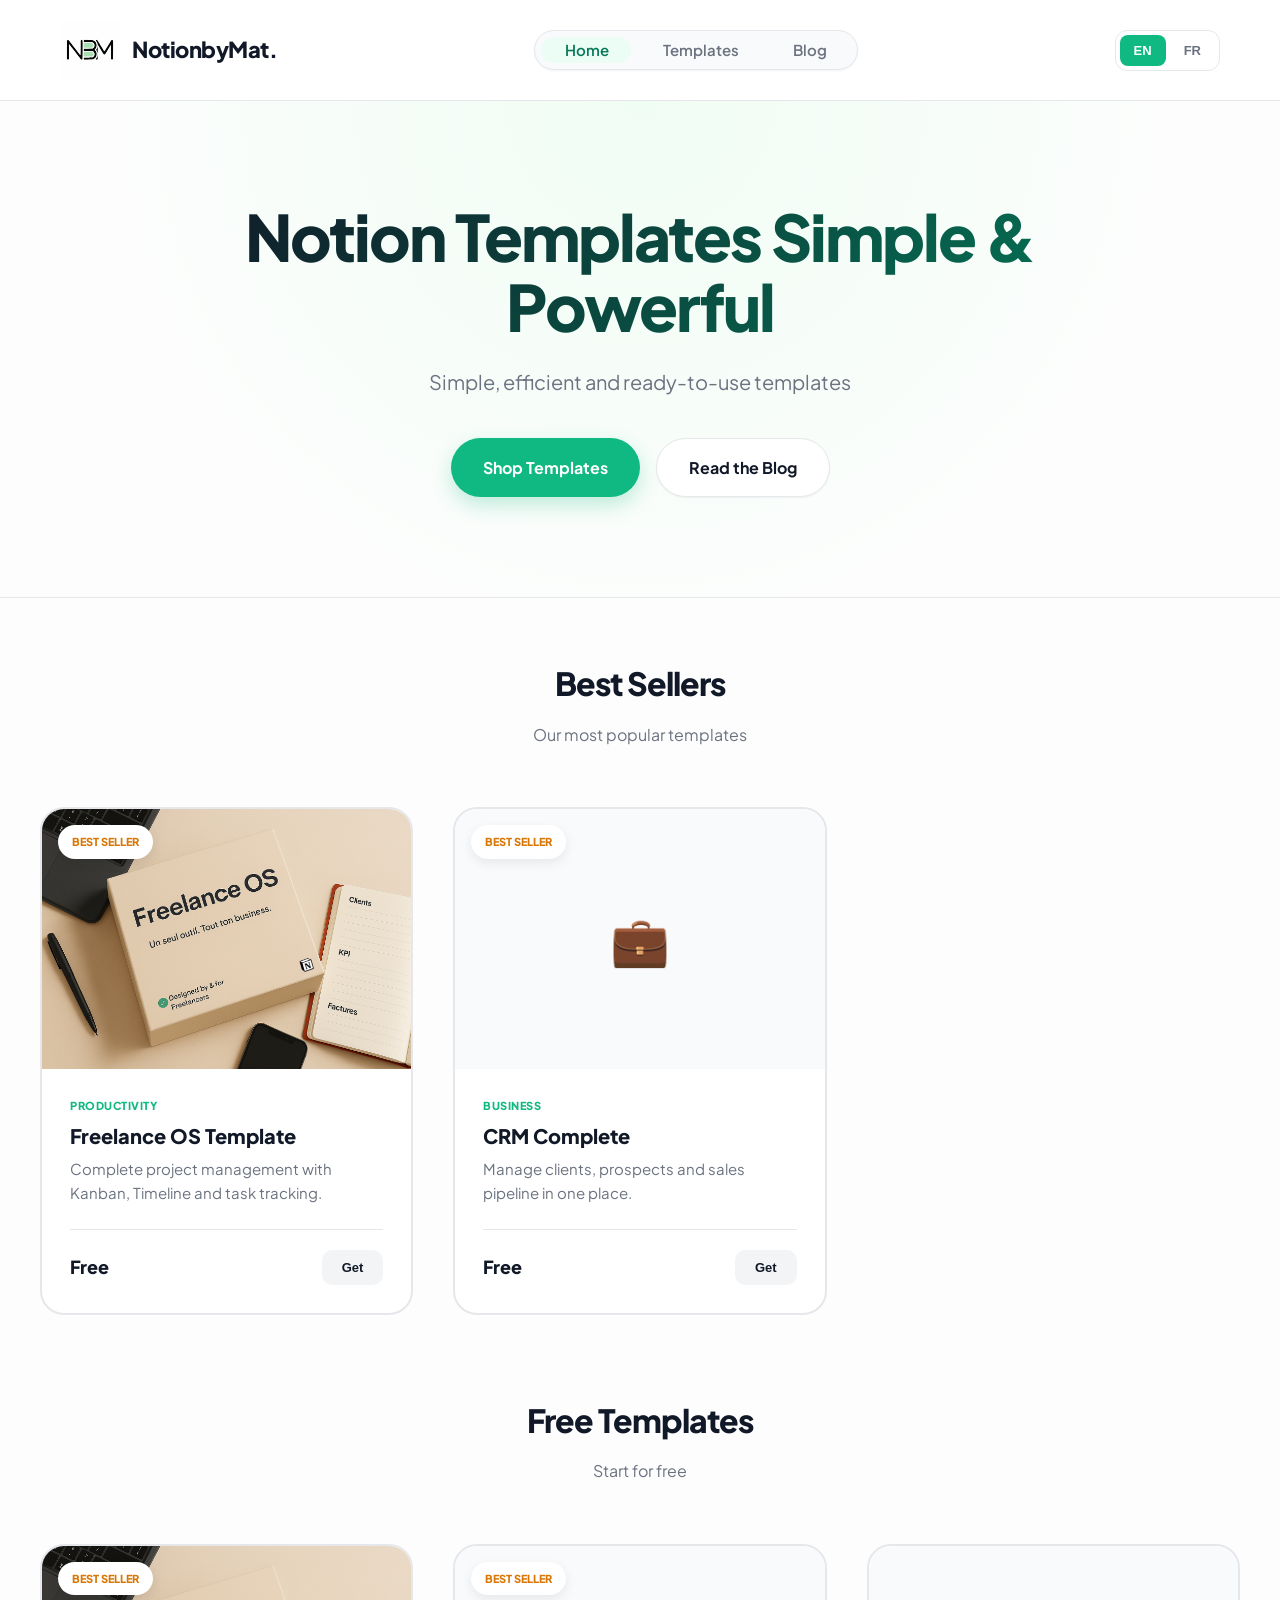
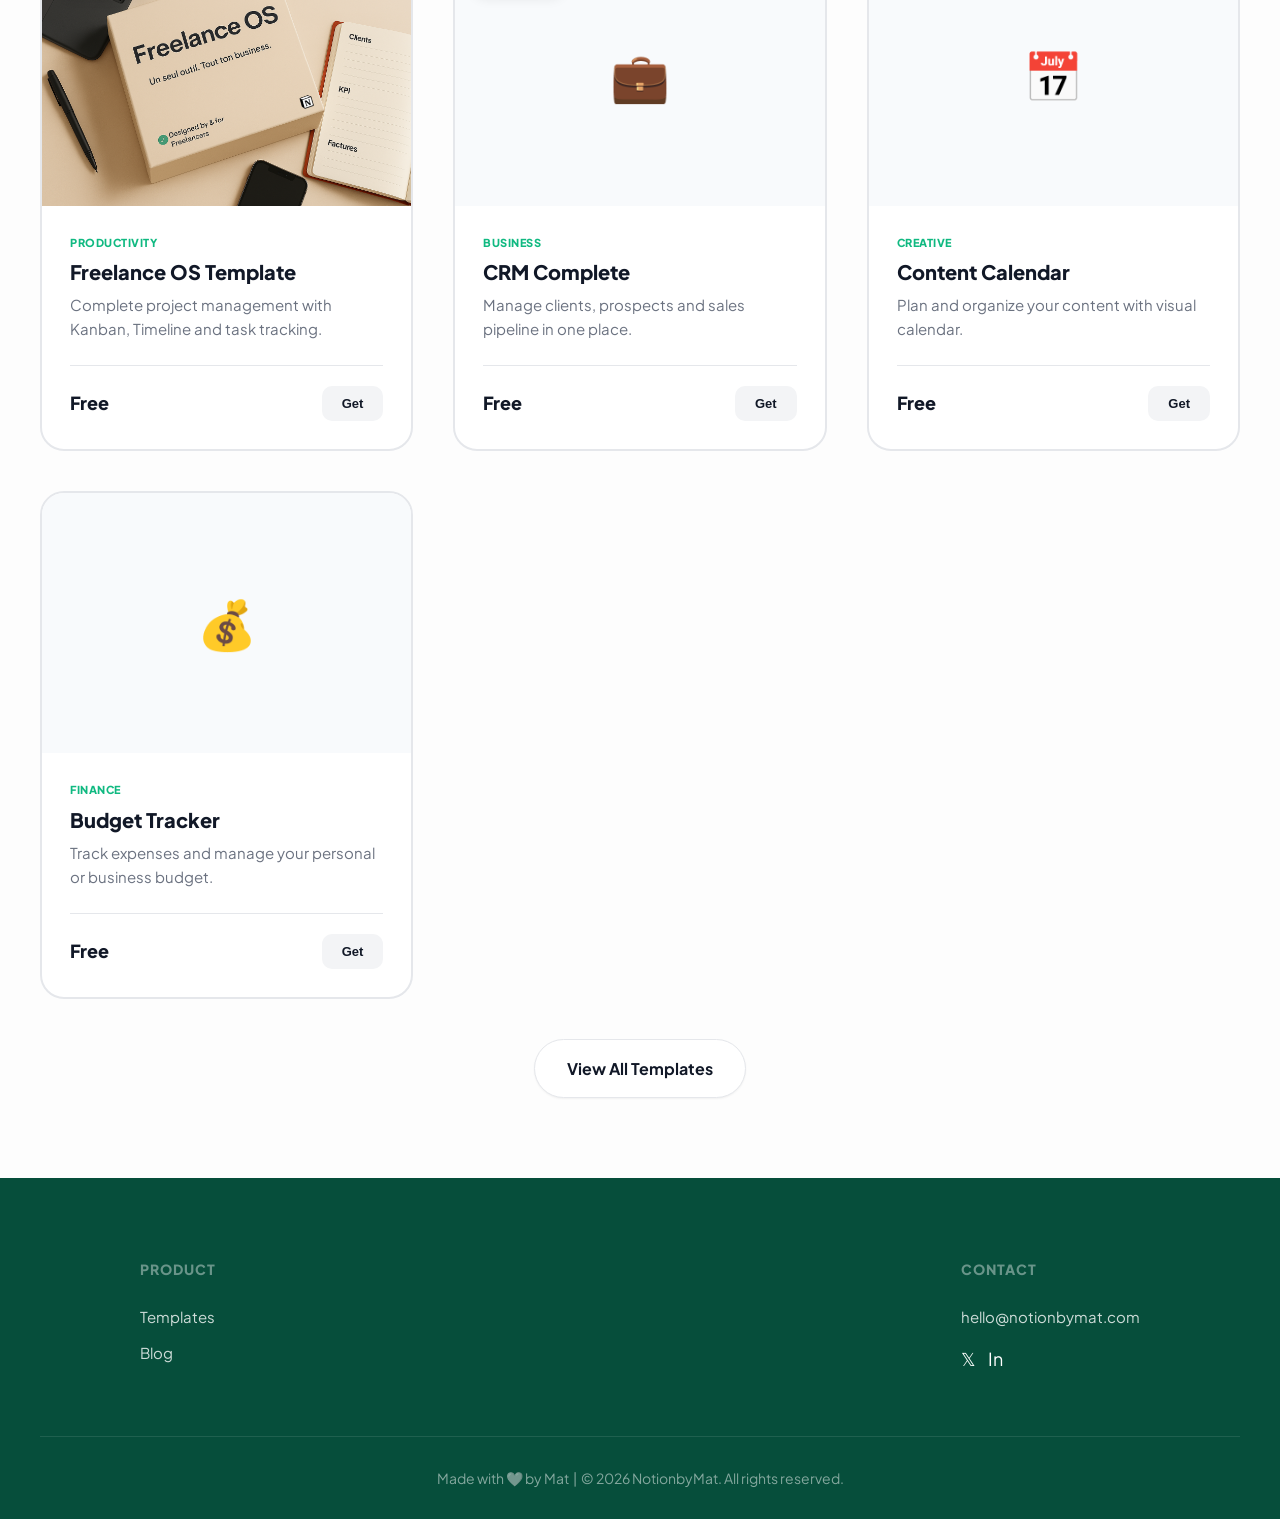
==== commit 87deea4b: "changes footer et header suppr" ====
--- a/index.html
+++ b/index.html
@@ -71,25 +71,25 @@
 
   <!-- FOOTER UNIFIÉ -->
   <footer>
-    <div class="footer-content">
-      <div class="footer-section">
-        <h3 data-i18n="footer.product">Product</h3>
-        <a href="templates.html" data-i18n="footer.templates">Templates</a>
-        <a href="blog.html" data-i18n="footer.blog">Blog</a>
-      </div>
-      <div class="footer-section">
-        <h3 data-i18n="footer.contact">Contact</h3>
-        <p>hello@notionbymat.com</p>
-        <div class="footer-socials" style="margin-top: 16px; display: flex; gap: 12px;">
-          <a href="#" style="opacity: 1; font-size: 18px;">𝕏</a>
-          <a href="#" style="opacity: 1; font-size: 18px;">In</a>
-        </div>
+  <div class="footer-content">
+    <div class="footer-section">
+      <h3 data-i18n="footer.product">Product</h3>
+      <a href="templates.html" data-i18n="footer.templates">Templates</a>
+      <a href="blog.html" data-i18n="footer.blog">Blog</a>
+    </div>
+    <div class="footer-section">
+      <h3 data-i18n="footer.contact">Contact</h3>
+      <p>hello@notionbymat.com</p>
+      <div class="footer-socials">
+        <a href="#" class="social-link">𝕏</a>
+        <a href="#" class="social-link">In</a>
       </div>
     </div>
-    <div class="footer-bottom">
-      <p data-i18n="footer.rights">© 2026 NotionbyMat. All rights reserved.</p>
-    </div>
-  </footer>
+  </div>
+  <div class="footer-bottom">
+    <p>Made with <span class="heart">🤍</span> by Mat &nbsp;|&nbsp; <span data-i18n="footer.rights">© 2026 NotionbyMat. All rights reserved.</span></p>
+  </div>
+</footer>
 
   <!-- Scripts -->
   <script src="translations.js"></script>
--- a/style.css
+++ b/style.css
@@ -1197,6 +1197,28 @@
   color: rgba(255,255,255,0.5);
 }
 
+/* Footer Heart Animation */
+.heart {
+  display: inline-block;
+  animation: heartbeat 1.5s ease-in-out infinite;
+}
+
+@keyframes heartbeat {
+  0%, 100% { transform: scale(1); }
+  25% { transform: scale(1.1); }
+  50% { transform: scale(1); }
+}
+
+.social-link {
+  font-size: 18px;
+  opacity: 1;
+  transition: transform 0.2s ease;
+}
+
+.social-link:hover {
+  transform: scale(1.2);
+}
+
 /* ==========================================================================
    RESPONSIVE
    ========================================================================== */
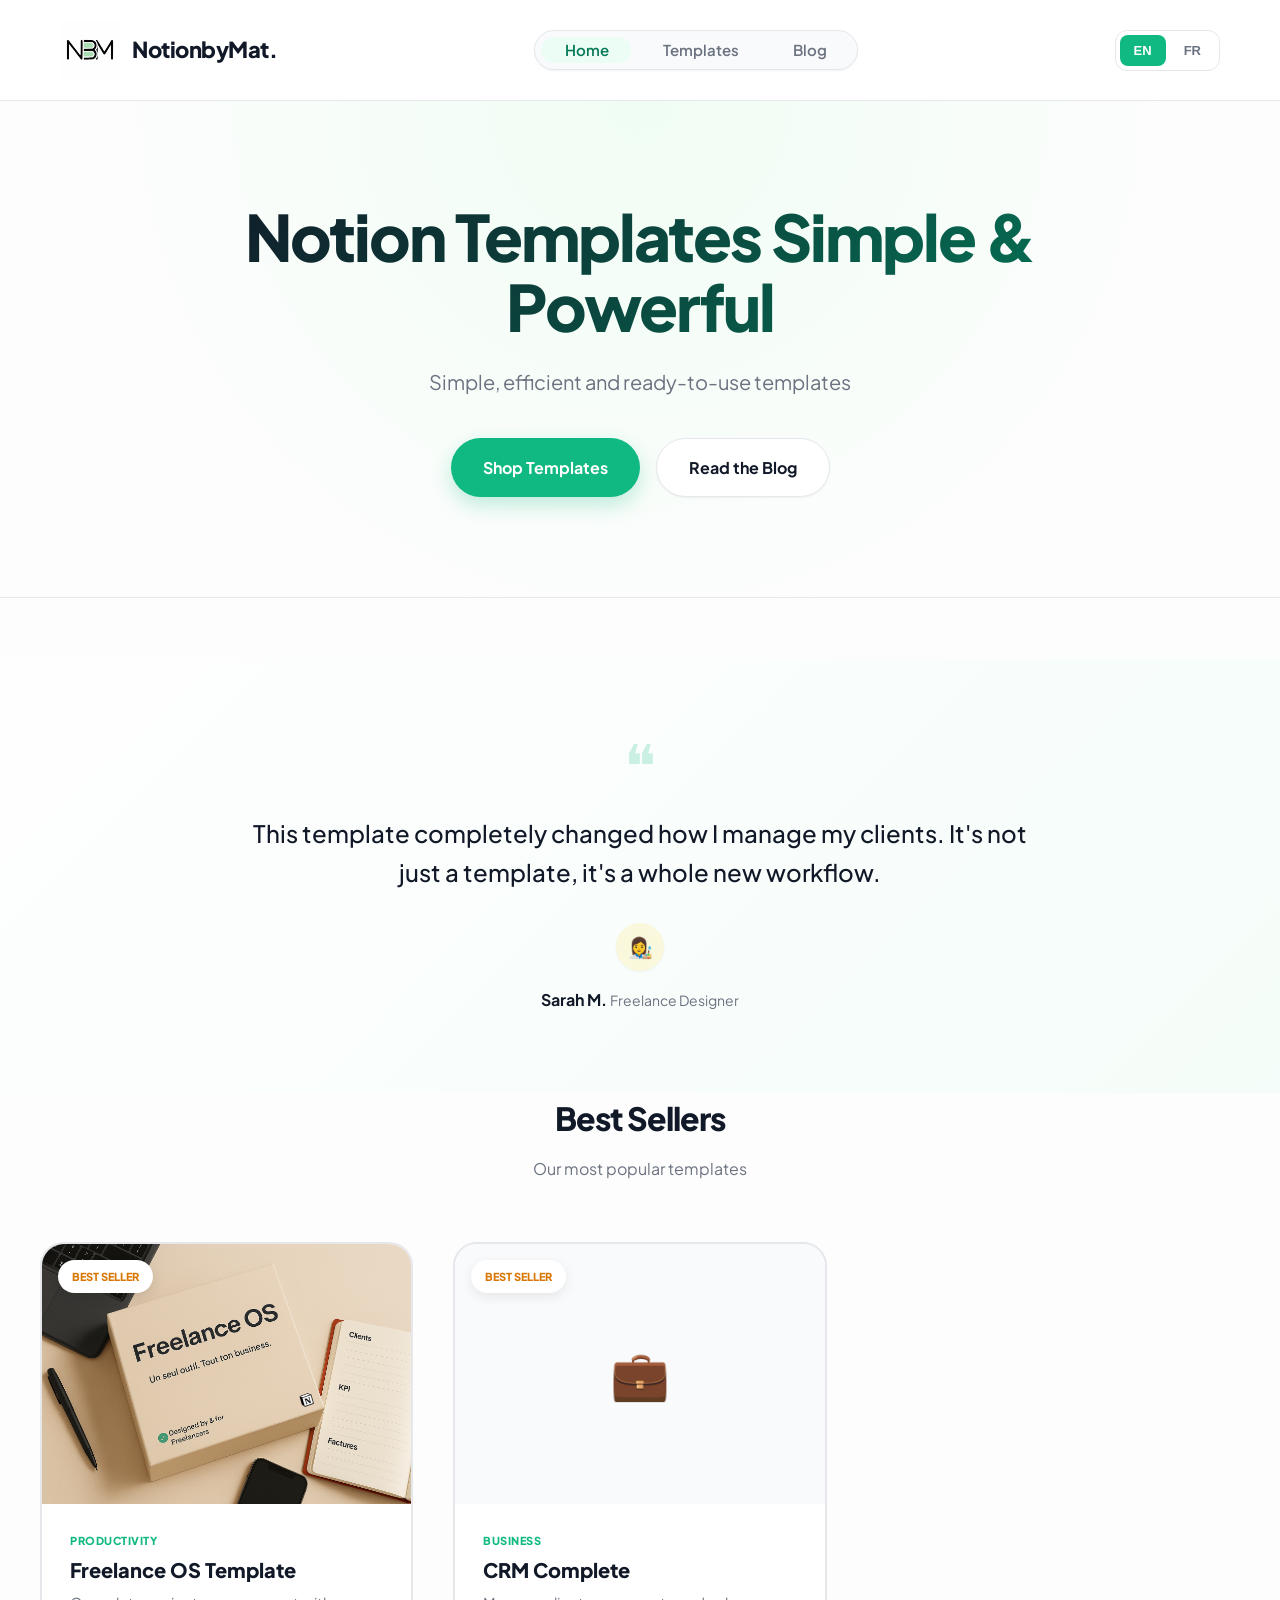
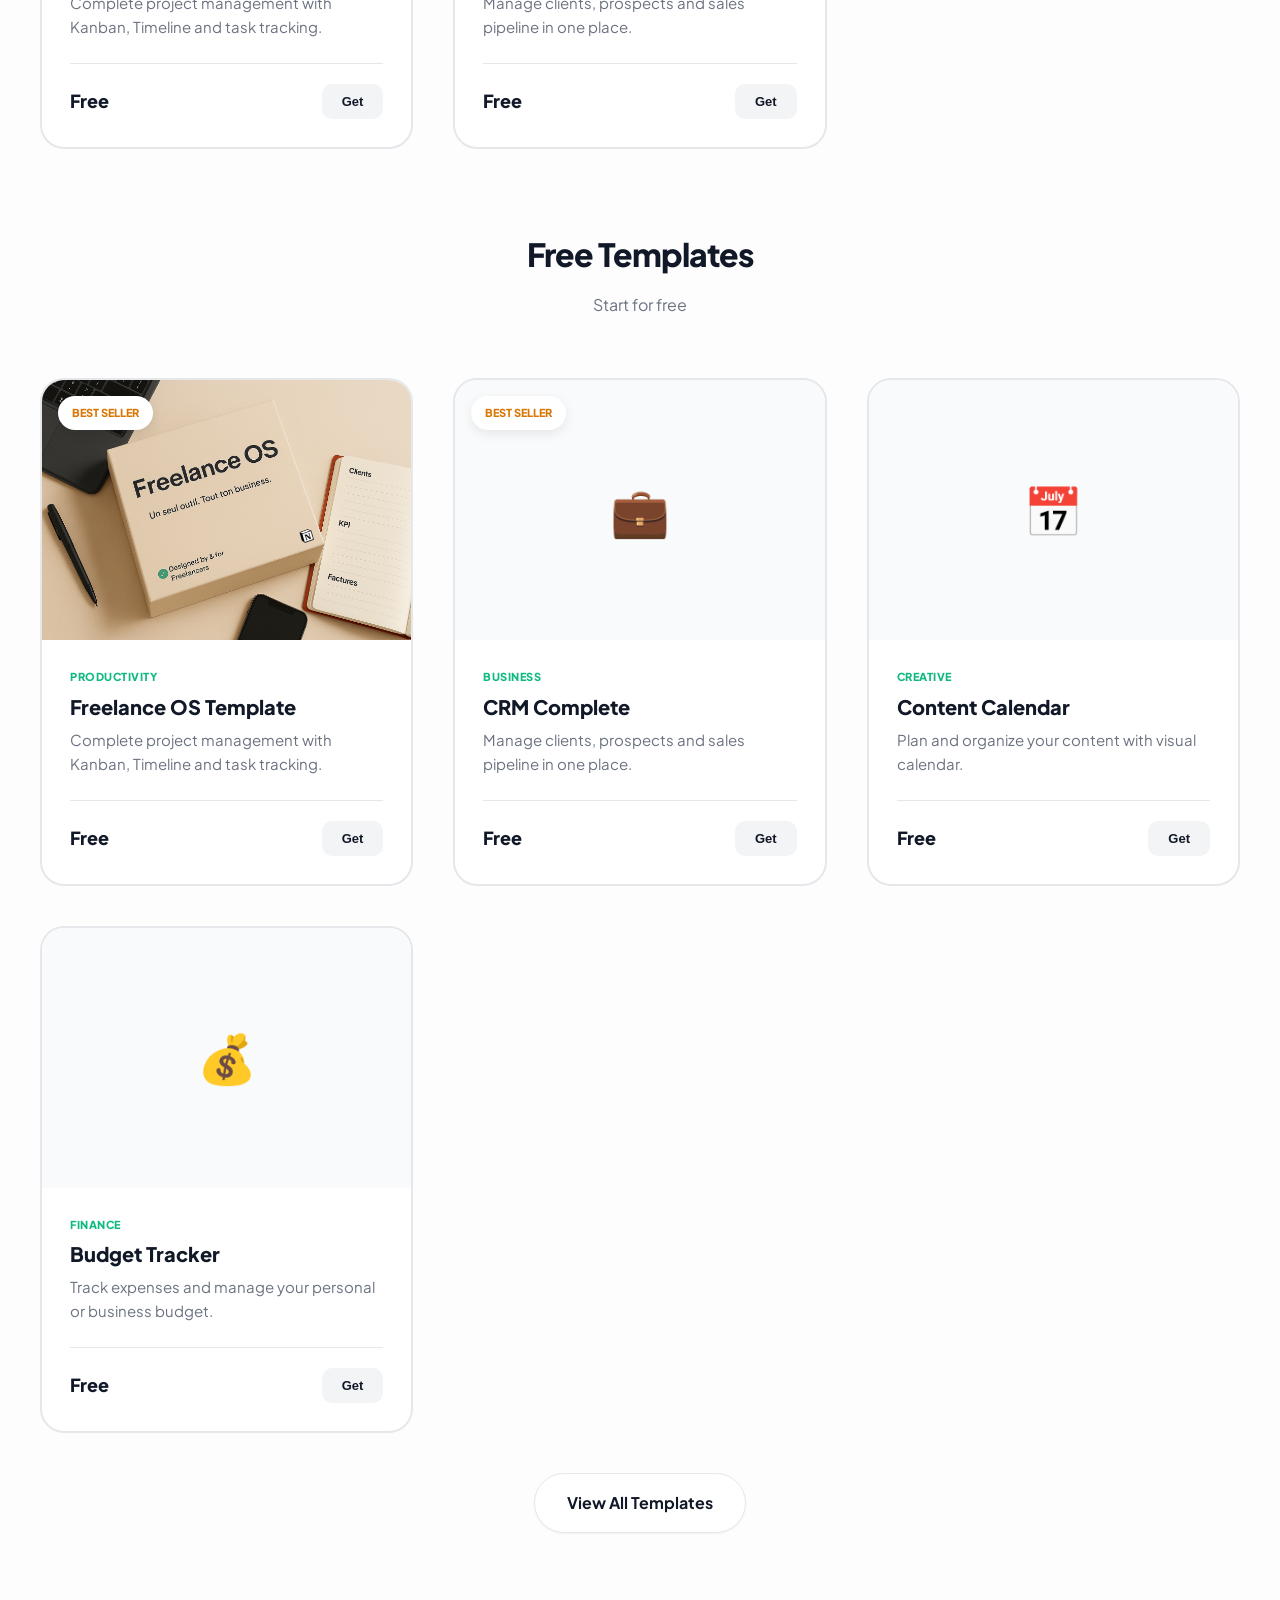
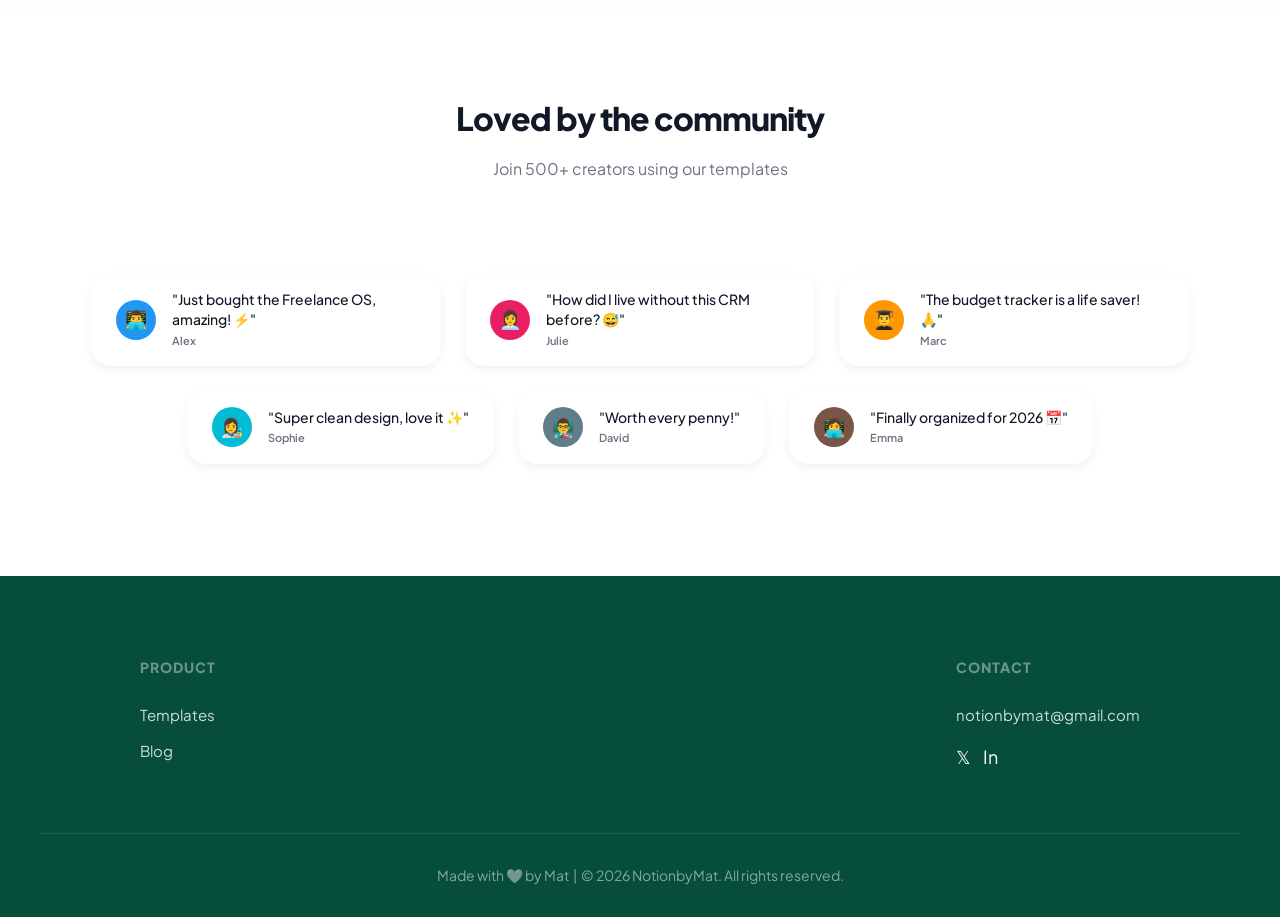
==== commit 6137e5ba: "first changes pas de data add" ====
--- a/index.html
+++ b/index.html
@@ -1,9 +1,33 @@
 <!DOCTYPE html>
 <html lang="en">
+
 <head>
   <meta charset="UTF-8" />
   <meta name="viewport" content="width=device-width, initial-scale=1.0" />
+
+  <!-- SEO -->
   <title>NotionbyMat - Notion Templates Simple & Powerful</title>
+  <meta name="description"
+    content="Discover simple, efficient and ready-to-use Notion templates for freelancers, businesses, and creatives. Free and Premium templates available.">
+  <meta name="keywords" content="Notion templates, productivity, freelance, business, CRM, project management">
+  <meta name="author" content="NotionbyMat">
+
+  <!-- Open Graph / Facebook -->
+  <meta property="og:type" content="website">
+  <meta property="og:url" content="https://notionbymat.com/">
+  <meta property="og:title" content="NotionbyMat - Notion Templates Simple & Powerful">
+  <meta property="og:description"
+    content="Discover simple, efficient and ready-to-use Notion templates for freelancers, businesses, and creatives.">
+  <meta property="og:image" content="https://notionbymat.com/images/og-image.jpg">
+
+  <!-- Twitter -->
+  <meta property="twitter:card" content="summary_large_image">
+  <meta property="twitter:url" content="https://notionbymat.com/">
+  <meta property="twitter:title" content="NotionbyMat - Notion Templates Simple & Powerful">
+  <meta property="twitter:description"
+    content="Discover simple, efficient and ready-to-use Notion templates for freelancers, businesses, and creatives.">
+  <meta property="twitter:image" content="https://notionbymat.com/images/og-image.png">
+
   <link rel="icon" type="image/svg+xml" href="images/logo.svg">
   <link rel="stylesheet" href="style.css" />
 </head>
@@ -44,6 +68,21 @@
       </header>
     </div>
 
+    <!-- FEATURED QUOTE SECTION -->
+    <section class="featured-quote-section" id="quoteSection">
+      <div class="quote-container">
+        <div class="quote-icon">❝</div>
+        <p class="quote-text" id="quoteText" data-i18n-html="true"></p>
+        <div class="quote-author">
+          <div class="quote-avatar" id="quoteAvatar"></div>
+          <div class="quote-info">
+            <span class="quote-name" id="quoteName"></span>
+            <span class="quote-role" id="quoteRole"></span>
+          </div>
+        </div>
+      </div>
+    </section>
+
     <!-- BEST SELLERS -->
     <section class="templates">
       <div class="section-header">
@@ -69,31 +108,48 @@
     </section>
   </main>
 
+
+
+  <!-- CHAT WALL SECTION -->
+  <section class="chat-wall-section">
+    <div class="section-header">
+      <h2 data-i18n="testimonials.title">Loved by the community</h2>
+      <p data-i18n="testimonials.subtitle">Join 500+ creators using our templates</p>
+    </div>
+    <div class="chat-wall-grid" id="chatWallGrid">
+      <!-- Chat bubbles injected by JS -->
+    </div>
+  </section>
+
   <!-- FOOTER UNIFIÉ -->
   <footer>
-  <div class="footer-content">
-    <div class="footer-section">
-      <h3 data-i18n="footer.product">Product</h3>
-      <a href="templates.html" data-i18n="footer.templates">Templates</a>
-      <a href="blog.html" data-i18n="footer.blog">Blog</a>
-    </div>
-    <div class="footer-section">
-      <h3 data-i18n="footer.contact">Contact</h3>
-      <p>hello@notionbymat.com</p>
-      <div class="footer-socials">
-        <a href="#" class="social-link">𝕏</a>
-        <a href="#" class="social-link">In</a>
+    <div class="footer-content">
+      <div class="footer-section">
+        <h3 data-i18n="footer.product">Product</h3>
+        <a href="templates.html" data-i18n="footer.templates">Templates</a>
+        <a href="blog.html" data-i18n="footer.blog">Blog</a>
+      </div>
+      <div class="footer-section">
+        <h3 data-i18n="footer.contact">Contact</h3>
+        <p>notionbymat@gmail.com</p>
+        <div class="footer-socials">
+          <a href="#" class="social-link">𝕏</a>
+          <a href="#" class="social-link">In</a>
+        </div>
       </div>
     </div>
-  </div>
-  <div class="footer-bottom">
-    <p>Made with <span class="heart">🤍</span> by Mat &nbsp;|&nbsp; <span data-i18n="footer.rights">© 2026 NotionbyMat. All rights reserved.</span></p>
-  </div>
-</footer>
+    <div class="footer-bottom">
+      <p>Made with <span class="heart">🤍</span> by Mat &nbsp;|&nbsp; <span data-i18n="footer.rights">© 2026
+          NotionbyMat. All rights reserved.</span></p>
+    </div>
+  </footer>
 
   <!-- Scripts -->
   <script src="translations.js"></script>
   <script src="data.js"></script>
+  <script src="blogData.js"></script>
+  <script src="testimonialsData.js"></script>
   <script src="script.js"></script>
 </body>
-</html>
+
+</html>
--- a/style.css
+++ b/style.css
@@ -17,7 +17,7 @@
   /* --- NEUTRES MODERNES --- */
   --color-bg: #FDFDFD;
   --color-surface: #FFFFFF;
-  
+
   --color-text-main: #111827;
   --color-text-muted: #6B7280;
   --color-border: #E5E7EB;
@@ -35,6 +35,16 @@
   --shadow-card: 0 4px 10px rgba(0, 0, 0, 0.06);
   --shadow-hover: 0 20px 25px -5px rgba(0, 0, 0, 0.08), 0 10px 10px -5px rgba(0, 0, 0, 0.03);
   --shadow-modal: 0 25px 50px -12px rgba(0, 0, 0, 0.25);
+
+  /* Espacements (Spacing Scale) */
+  --space-xs: 8px;
+  --space-sm: 12px;
+  --space-md: 16px;
+  --space-lg: 24px;
+  --space-xl: 32px;
+  --space-2xl: 40px;
+  --space-3xl: 60px;
+  --space-4xl: 80px;
 }
 
 /* ==========================================================================
@@ -59,12 +69,6 @@
   display: flex;
   flex-direction: column;
   min-height: 100vh;
-  
-  /* DÉSACTIVE LA SÉLECTION DE TEXTE */
-  -webkit-user-select: none;
-  -moz-user-select: none;
-  -ms-user-select: none;
-  user-select: none;
 }
 
 
@@ -74,7 +78,8 @@
 }
 
 main {
-  flex: 1; /* Pousse le footer en bas */
+  flex: 1;
+  /* Pousse le footer en bas */
 }
 
 /* ==========================================================================
@@ -95,7 +100,7 @@
   top: 0;
   z-index: 100;
   border-bottom: 1px solid var(--color-border);
-  
+
 }
 
 
@@ -126,7 +131,8 @@
   border-radius: var(--radius-pill);
   box-shadow: var(--shadow-sm);
   border: 1px solid var(--color-border);
-  position: relative;  /* Pour le pseudo-élément */
+  position: relative;
+  /* Pour le pseudo-élément */
   overflow: hidden;
 }
 
@@ -208,7 +214,7 @@
    HERO SECTION (Avec Background)
    ========================================================================== */
 .hero-wrapper {
-  background: radial-gradient(circle at 50% 0%, #F0FDF4 0%, rgba(255,255,255,0) 70%);
+  background: radial-gradient(circle at 50% 0%, #F0FDF4 0%, rgba(255, 255, 255, 0) 70%);
   border-bottom: 1px solid var(--color-border);
   padding-bottom: 60px;
   margin-bottom: 60px;
@@ -381,11 +387,15 @@
 }
 
 @media (max-width: 1200px) {
-  .templates-grid { grid-template-columns: repeat(2, 1fr); }
+  .templates-grid {
+    grid-template-columns: repeat(2, 1fr);
+  }
 }
 
 @media (max-width: 768px) {
-  .templates-grid { grid-template-columns: 1fr; }
+  .templates-grid {
+    grid-template-columns: 1fr;
+  }
 }
 
 /* Card Style Modern Green */
@@ -420,7 +430,7 @@
   padding: 8px 14px;
   border-radius: var(--radius-pill);
   text-transform: uppercase;
-  box-shadow: 0 4px 12px rgba(0,0,0,0.08);
+  box-shadow: 0 4px 12px rgba(0, 0, 0, 0.08);
 }
 
 /* Image Placeholder */
@@ -500,7 +510,7 @@
 }
 
 .template-btn:hover {
-  background: var(--color-primary);  
+  background: var(--color-primary);
   color: white;
 }
 
@@ -618,6 +628,7 @@
     opacity: 0;
     transform: translateY(40px) scale(0.95);
   }
+
   to {
     opacity: 1;
     transform: translateY(0) scale(1);
@@ -655,7 +666,8 @@
 .modal-lang-switcher {
   position: absolute;
   top: 20px;
-  left: 20px;
+  left: 50%;
+  transform: translateX(-50%);
   z-index: 21;
   display: flex;
   gap: 4px;
@@ -1016,8 +1028,15 @@
 }
 
 @keyframes pulse {
-  0%, 100% { transform: scale(1); }
-  50% { transform: scale(1.05); }
+
+  0%,
+  100% {
+    transform: scale(1);
+  }
+
+  50% {
+    transform: scale(1.05);
+  }
 }
 
 /* ==========================================================================
@@ -1156,7 +1175,7 @@
   font-weight: 800;
   text-transform: uppercase;
   margin-bottom: 24px;
-  color: rgba(255,255,255,0.4);
+  color: rgba(255, 255, 255, 0.4);
   letter-spacing: 1px;
 }
 
@@ -1192,9 +1211,9 @@
 .footer-bottom {
   text-align: center;
   padding-top: 30px;
-  border-top: 1px solid rgba(255,255,255,0.1);
+  border-top: 1px solid rgba(255, 255, 255, 0.1);
   font-size: 14px;
-  color: rgba(255,255,255,0.5);
+  color: rgba(255, 255, 255, 0.5);
 }
 
 /* Footer Heart Animation */
@@ -1204,9 +1223,19 @@
 }
 
 @keyframes heartbeat {
-  0%, 100% { transform: scale(1); }
-  25% { transform: scale(1.1); }
-  50% { transform: scale(1); }
+
+  0%,
+  100% {
+    transform: scale(1);
+  }
+
+  25% {
+    transform: scale(1.1);
+  }
+
+  50% {
+    transform: scale(1);
+  }
 }
 
 .social-link {
@@ -1248,7 +1277,7 @@
   }
 
   .hero-wrapper {
-    background: linear-gradient(180deg, #F0FDF4 0%, rgba(255,255,255,0) 100%);
+    background: linear-gradient(180deg, #F0FDF4 0%, rgba(255, 255, 255, 0) 100%);
   }
 
   .hero h1 {
@@ -1328,3 +1357,175 @@
     gap: 30px;
   }
 }
+
+/* ==========================================================================
+   FEATURED QUOTE SECTION
+   ========================================================================== */
+.featured-quote-section {
+  padding: var(--space-4xl) var(--space-lg);
+  display: flex;
+  justify-content: center;
+  align-items: center;
+  background: linear-gradient(135deg, rgba(255, 255, 255, 0.5), rgba(236, 253, 245, 0.5));
+}
+
+.quote-container {
+  max-width: 800px;
+  text-align: center;
+  position: relative;
+  opacity: 1;
+  transition: opacity 0.6s ease;
+}
+
+.quote-icon {
+  font-family: serif;
+  font-size: 60px;
+  color: var(--color-primary);
+  opacity: 0.2;
+  line-height: 1;
+  margin-bottom: var(--space-md);
+}
+
+.quote-text {
+  font-size: 24px;
+  font-weight: 500;
+  color: var(--color-text-main);
+  line-height: 1.6;
+  margin-bottom: var(--space-xl);
+  font-family: 'Plus Jakarta Sans', serif;
+  /* Mix moderne */
+}
+
+.quote-author {
+  display: flex;
+  flex-direction: column;
+  align-items: center;
+  gap: var(--space-xs);
+}
+
+.quote-avatar {
+  width: 48px;
+  height: 48px;
+  border-radius: 50%;
+  background: var(--color-bg);
+  display: flex;
+  align-items: center;
+  justify-content: center;
+  font-size: 20px;
+  box-shadow: var(--shadow-sm);
+  margin-bottom: var(--space-xs);
+}
+
+.quote-name {
+  font-weight: 700;
+  color: var(--color-text-main);
+  font-size: 16px;
+}
+
+.quote-role {
+  font-size: 14px;
+  color: var(--color-text-muted);
+}
+
+/* ==========================================================================
+   CHAT WALL SECTION
+   ========================================================================== */
+.chat-wall-section {
+  padding: var(--space-4xl) var(--space-lg);
+  background: var(--color-surface);
+  overflow: hidden;
+}
+
+.chat-wall-grid {
+  display: flex;
+  flex-wrap: wrap;
+  justify-content: center;
+  gap: var(--space-lg);
+  max-width: 1200px;
+  margin: 0 auto;
+  padding: var(--space-xl) 0;
+}
+
+.chat-bubble {
+  background: white;
+  border-radius: 20px;
+  padding: var(--space-md) var(--space-lg);
+  box-shadow: var(--shadow-card);
+  display: flex;
+  align-items: center;
+  gap: var(--space-md);
+  max-width: 350px;
+  cursor: pointer;
+  transition: all 0.3s cubic-bezier(0.34, 1.56, 0.64, 1);
+  border: 1px solid transparent;
+  position: relative;
+}
+
+.chat-bubble:hover {
+  transform: translateY(-5px) scale(1.02);
+  box-shadow: var(--shadow-hover);
+  border-color: var(--color-primary-light);
+}
+
+.chat-bubble::after {
+  content: '↗';
+  position: absolute;
+  top: 8px;
+  right: 12px;
+  font-size: 10px;
+  color: var(--color-text-muted);
+  opacity: 0;
+  transition: opacity 0.2s;
+}
+
+.chat-bubble:hover::after {
+  opacity: 1;
+}
+
+.chat-avatar {
+  width: 40px;
+  height: 40px;
+  border-radius: 50%;
+  display: flex;
+  align-items: center;
+  justify-content: center;
+  font-size: 18px;
+  flex-shrink: 0;
+  color: white;
+  font-weight: bold;
+}
+
+.chat-content {
+  display: flex;
+  flex-direction: column;
+  gap: 2px;
+}
+
+.chat-message {
+  font-size: 14px;
+  color: var(--color-text-main);
+  font-weight: 500;
+  line-height: 1.4;
+}
+
+.chat-author {
+  font-size: 11px;
+  color: var(--color-text-muted);
+  font-weight: 600;
+}
+
+/* Responsive */
+@media (max-width: 768px) {
+  .quote-text {
+    font-size: 18px;
+  }
+
+  .chat-wall-grid {
+    gap: var(--space-md);
+  }
+
+  .chat-bubble {
+    width: 100%;
+    max-width: 100%;
+  }
+}
